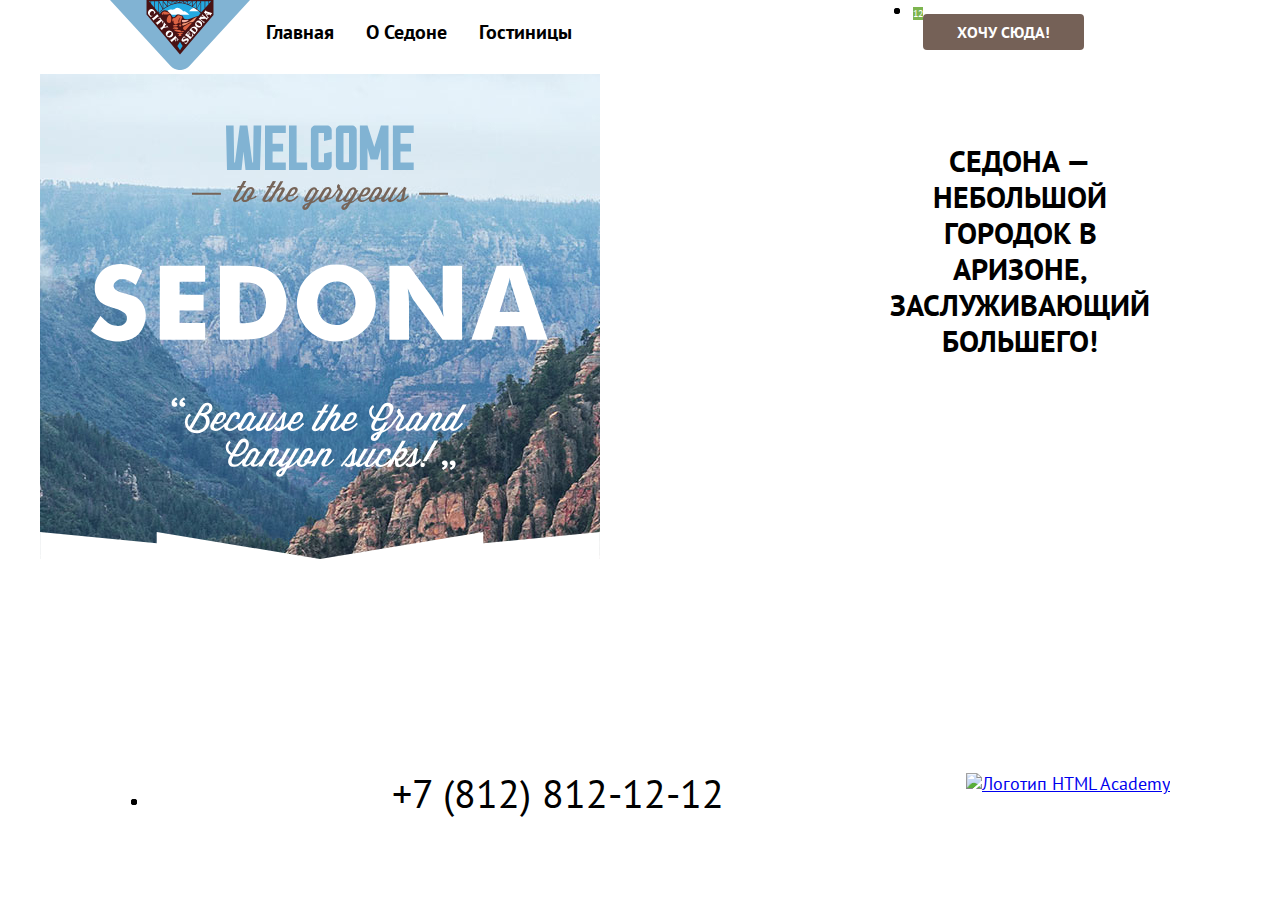
==== index.html @ e22613db "ДЗ 7.24 исправил замечания к ДЗ" ====
<!DOCTYPE html>
<html lang="ru">

  <head>
    <meta charset="utf-8">
    <title>Седона. Городок в Аризоне</title>
    <link rel="stylesheet" href="styles/styles.css">
    <link rel="stylesheet" href="styles/outline.css">
    <link rel="stylesheet" href="styles/outline-settings.css">
  </head>

  <body>
    <header class="page-header" data-test="header">
      <nav class="navigation">
        <a class="navigation-logo" href="#">
          <img class="page-header-logo" src="images/logo.svg" width="140" height="70" alt="Логотип города Седона">
        </a>
        <ul class="navigation-list">
          <li class="navigation-item">
            <a class="navigation-link navigation-link-current" href="#">Главная</a>
          </li>
          <li class="navigation-item">
            <a class="navigation-link" href="#">О Седоне</a>
          </li>
          <li class="navigation-item">
            <a class="navigation-link" href="catalog.html">Гостиницы</a>
          </li>
        </ul>
        <ul class="navigation-user">
          <li class="navigation-user-item">
            <a class="navigation-user-link navigation-user-link-search" href="#">
              <span class="visually-hidden">Поиск</span>
            </a>
          </li>
          <li class="navigation-user-item">
            <a class="navigation-user-link navigation-user-link-favorite" href="#">
              <span class="visually-hidden">Избранное</span>
              <span class="notification-badge">12</span>
            </a>
          </li>
        </ul>
        <a class="header-button" href="#search">Хочу сюда!</a>
      </nav>
    </header>
    <main class="main-container main-index" data-test="main">
      <section class="hero" data-test="hero">
        <h1 class="visually-hidden">Добро пожаловать в Седону</h1>
        <img class="hero-img" src="images/welcome.svg" width="458" height="352"
          alt="Welcome to the gorgeous Sedona because the Grand Canyon sucks!">
      </section>
      <p class="lead-first">Седона — небольшой городок в Аризоне, заслуживающий большего!</p>
      <p class="basic-first">Рассмотрим причины, по которым Седона круче, чем Гранд-Каньон!</p>
      <section class="advantages" data-test="advantages">
        <h2 class="visually-hidden">Преимущества</h2>
        <ul class="advantages-list">
          <li class="advantages-item">
            <h3 class="advantages-title">Настоящий городок</h3>
            <p class="advantages-description">Седона — не аттракцион для туристов, там течёт своя жизнь</p>
          </li>
          <img class="advantages-img" src="images/photo-1.jpg" width="800" height="385" alt="Здание с флагом">
          <li class="advantages-item">
            <h3 class="advantages-title">Небольшая площадь</h3>
            <p class="advantages-description">Все достопримечательности находятся очень близко</p>
          </li>
          <li class="advantages-item">
            <h3 class="advantages-title">Красивая дорога</h3>
            <p class="advantages-description">Ехать в Седону из Лас-Вегаса совсем не скучно!</p>
          </li>
          <li class="advantages-item">
            <h3 class="advantages-title">Мало туристов</h3>
            <p class="advantages-description">Большинство едет в Гранд Каньон и толпится там</p>
          </li>
          <img class="advantages-img" src="images/photo-2.jpg" width="800" height="385" alt="Каменный мост в горах">
          <li class="advantages-item">
            <h3 class="advantages-title">Там есть мост дьявола</h3>
            <p class="advantages-description">Да, по нему можно пройти! Если вы осмелитесь, разумеется</p>
          </li>
        </ul>
      </section>
      <p class="lead-last">Приезжайте в Седону отдохнуть в комфорте и уюте!</p>
      <p class="basic-last">Опытный персонал и качественное обслуживание!</p>
      <section class="infrastructure">
        <h2 class="visually-hidden">Инфраструктура</h2>
        <ul class="infrastructure-list">
          <li class="infrastructure-item">
            <h4 class="infrastructure-title">Жильё</h4>
            <p class="infrastructure-description">Рекомендуем пожить <br>в настоящем мотеле, <br>всё как в кино!</p>
          </li>
          <li class="infrastructure-item">
            <h4 class="infrastructure-title">Еда</h4>
            <p class="infrastructure-description">Всегда заказывайте <br>топовый фирменный бургер, <br>вы не разочаруетесь!
            </p>
          </li>
          <li class="infrastructure-item">
            <h3 class="infrastructure-title">Сувениры</h3>
            <p class="infrastructure-description">Не только китайского, <br>но и настоящего местного <br>производства!</p>
          </li>
        </ul>
      </section>
      <section class="search" data-test="search" id="search">
        <h2 class="search-title">Заинтересовались?</h2>
        <p class="search-description">Укажите предполагаемые даты поездки, <br> мы покажем вам лучшие предложения гостиниц
          в Седоне</p>
        <a class="search-button" href="catalog.html">Поиск гостиницы в Седоне</a>
      </section>
      <section class="subscribe" data-test="subscribe">
        <h2 class="subscribe-title">Подпишитесь на рассылку</h2>
        <p class="subscribe-description">Только полезная информация и никакого спама, честное бойскаутское!</p>
        <form class="subscribe-form" action="https://echo.htmlacademy.ru/" method="post">
          <label class="visually-hidden" for="subscribe-email">Подписаться</label>
          <input class="field" type="text" name="appointment-date" placeholder="Ваш e-mail" id="subscribe-email">
          <button class="button subscribe-button" type="submit">Подписаться</button>
        </form>
      </section>
    </main>
    <footer class="footer" data-test="footer">
      <ul class="footer-social-list">
        <li class="footer-social-item">
          <a class="footer-social-link" href="https://vk.com/htmlacademy">
          </a>
        </li>
        <li class="footer-social-item">
          <a class="footer-social-link" href="https://t.me/htmlacademy">
          </a>
        </li>
        <li class="footer-social-item">
          <a class="footer-social-link" href="https://www.youtube.com/user/htmlacademyru">
          </a>
        </li>
      </ul>
      <a class="footer-phone" href="+78128121212">+7 (812) 812-12-12</a>
      <a class="footer-logo" href="https://htmlacademy.ru">
        <img src="images/logo_htmlacademy.svg" alt="Логотип HTML Academy">
      </a>
    </footer>
    </body>
</html>
---- styles/styles.css ----
@font-face {
  font-family: "PT Sans";
  font-weight: 400;
  font-style: normal;
  src: url("../fonts/ptsans-400.woff2") format("woff2");
  font-display: swap;
}

@font-face {
  font-family: "PT Sans";
  font-weight: 700;
  font-style: normal;
  src: url("../fonts/ptsans-700.woff2") format("woff2");
  font-display: swap;
}

html {
  height: 100%;
}

body {
  margin: 0 auto;
  display: flex;
  flex-direction: column;
  min-height: 100%;
  font-family: "PT Sans", sans-serif;
  font-size: 18px;
  font-weight: 400;
  line-height: 21px;
  letter-spacing: 0;
  color: #000000;
  background-color: #ffffff;
  width: 1200px;
}

/* header */

.navigation {
  display: flex;
  padding: 0 0 0 70px;
  margin: 0 auto;
}

.navigation-list {
  display: flex;
  margin: 0;
  padding: 0;
  list-style-type: none;
}

.navigation-link {
  display: flex;
  justify-content: space-between;
  padding: 20px 16px;
  list-style-type: none;
  font-size: 20px;
  font-weight: 700;
  line-height: 24px;
  color: #000000;
  text-decoration: none;
}

.navigation-user {
  display: flex;
  max-width: 268px;
  margin: 0 0 0 285px;
}

.navigation-user-link-favorite {
  font-size: 10px;
  line-height: 10px;
  text-align: center;
  color: #ffffff;
  text-decoration: none;
  background: #7db54f;
}

.header-button {
  font-size: 16px;
  font-weight: 700;
  line-height: 20px;
  text-align: center;
  color: #ffffff;
  background-color: #756157;
  padding: 8px 34px 8px 34px;
  margin: 14px 0 24px 0;
  border-radius: 4px;
  text-decoration: none;
  text-transform: uppercase;
}

.visually-hidden {
  position: fixed;
  display: none;
}

/* main */

.main-container {
  display: flex;
  flex-grow: 1;

}

.page-container {
  width: 1200px;
  margin: 0 auto;
}

.hero {
  width: 1200px;
  height: 485px;
  background-color: #f2f2f2;
  background-image: url("../images/divider-vector.svg"), url("../images/index-background.jpg");
  background-size: 100% auto, cover;
  background-repeat: no-repeat;
  background-position: left bottom, left top;
}

.hero-img {
  display: block;
  margin: 0 auto;
  padding: 51px;
}

.lead-first {
  font-size: 30px;
  font-weight: 700;
  line-height: 36px;
  text-align: center;
  text-transform: uppercase;
  margin: 69px 290px 0 290px;
}

.basic-first {
  font-size: 22px;
  font-weight: 400;
  line-height: 26px;
  text-align: center;
  margin-top: 25px;
  margin-bottom: 69px;
}

.advantages {
  display: flex;
  flex-wrap: wrap;
  font-size: 22px;
  font-weight: 400;
  line-height: 26px;
  text-align: center;
}

.advantages-list-wide {
  display: flex;
  margin: 0;
  padding-inline-start: 0;
  text-align: center;
  color: #ffffff;
  background-color: #82b3d3;
}

.advantages-list {
  display: flex;
  margin: 0;
  padding: 0;
  list-style-type: none;
  background: #83B3D31F;
}

.advantages-item {
  display: flex;
  background: #83B3D31F;
  flex-direction: column;
  max-width: 400px;
}

.advantages-title {
  font-size: 24px;
  font-weight: 700;
  line-height: 28px;
  text-align: center;
  text-transform: uppercase;
  margin: 102px 112px 0 112px;
}

.advantages-description {
  font-size: 18px;
  line-height: 21px;
  text-align: center;
  margin: 62px 85px 102px 85px;
}

.advantages-list .advantages-item .advantages-title {
  margin-top: 112px;
}

.advantages-list .advantages-item .advantages-description {
  margin-bottom: 113px;
}

.advantages-item:nth-of-type(2) {
  background: #83B3D333;
}

.lead-last {
  font-size: 30px;
  font-weight: 700;
  line-height: 36px;
  text-align: center;
  text-transform: uppercase;
  margin: 64px 347px 0 347px;
}

.basic-last {
  font-size: 22px;
  font-weight: 400;
  line-height: 26px;
  text-align: center;
  margin-top: 20px;
  margin-bottom: 64px;
}

.infrastructure-list {
  width: 1200px;
  padding: 0;
  margin: 0;
  display: flex;
  list-style-type: none;
  }

.infrastructure-item {
  background-color: #83b3d31f;
  display: flex;
  flex-direction: column;
  width: 400px;
}

.infrastructure-title {
  font-size: 24px;
  font-weight: 700;
  line-height: 28px;
  text-align: center;
  text-transform: uppercase;
  margin-top: 183px;
  margin-bottom: 30px;
}

.infrastructure-description {
  text-align: center;
  margin: 0 85px 81px 85px;
}

.infrastructure-item-light {
  background-color: #ffffff;
  display: flex;
  flex-direction: column;
  width: 400px;
}

.search-title {
  font-size: 30px;
  font-weight: 700;
  line-height: 36px;
  text-align: center;
  text-transform: uppercase;
  margin: 96px 451px 0 451px;
}

.search-description {
  font-size: 22px;
  line-height: 26px;
  text-align: center;
  margin: 20px 304px 54px 304px;
}

.search-button {
  font-size: 20px;
  font-weight: 700;
  line-height: 36px;
  text-align: center;
  text-transform: uppercase;
  color: #ffffff;
  background-color: #756157;
  text-decoration: none;
  padding: 8px 50px 8px 50px;
  border-radius: 4px;
  gap: 10px;
  margin: 0 412px 0 412px;
}

.subscribe {
  background-image: url("../images/subscribe-background.jpg");
  background-repeat: no-repeat;
  background-size: cover;
  margin-top: 96px;
}

.subscribe-title {
  font-size: 30px;
  font-weight: 700;
  line-height: 36px;
  text-align: center;
  margin: 0;
  padding-top: 96px;
  color: #ffffff;
  text-transform: uppercase;
}

.subscribe-description {
  font-size: 22px;
  line-height: 26px;
  text-align: center;
  margin: 20px 362px 54px 362px;
  color: #ffffff;
}
.subscribe-form {
  display: flex;
  align-items: baseline;
  margin: 54px 0 0 258px;
}

.field {
  line-height: 24px;
  font-size: 18px;
  font-weight: 400;
  padding: 15px 194px 13px 20px;
  border: none;
  border-radius: 4px 0 0 4px;
  gap: 260px;
}

.subscribe-button {
  font-size: 20px;
  font-weight: 700;
  line-height: 36px;
  text-align: center;
  color: #ffffff;
  text-transform: uppercase;
  margin: 0 258px 104px 0;
  padding: 8px 39px 8px 39px;
  border: none;
  border-radius: 0 4px 4px 0;
  background: #82b3d3;
}

/* footer */

.footer {
display: flex;
margin: 70px;
justify-content:space-between;
}

.footer-social-list {
  display: flex;
  flex-wrap: wrap;
}

/* catalog */

.filters {
  background-image: url("../images/catalog-background.jpg");
  background-repeat: no-repeat;
  background-size: cover;
  max-width: 1200px;
}

.inner-header-title {
  font-size: 60px;
  font-weight: 700;
  line-height: 78px;
  text-align: left;
  color: #ffffff;
  margin: 0 0 0 70px;
  padding-top: 35px;
}

.breadcrumbs {
  display: flex;
  margin: 8px 0 0 70px;
  padding: 0;
  list-style-type: none;
}

.breadcrumbs-item {
  margin-right: 32px;
}

.breadcrumbs-home-link {
  font-size: 16px;
  text-align: left;
  color: #ffffff;
}

.breadcrumbs-link {
  font-size: 16px;
  text-align: left;
  color: #ffffff;
}

.catalog-filter {
  display: flex;
}

.catalog-filter-group-left {
  width: 150px;
  margin-left: 70px;
}

.catalog-filter-group-right {
  width: 549px;
  margin-right: 70px;
}

.catalog-filter-title {
  font-size: 20px;
  font-weight: 700;
  line-height: 24px;
  text-align: left;
  color: #ffffff;
}

.catalog-filter-item {
  line-height: 23px;
  text-align: left;
  color: #ffffff;
}

.filter-range-control {
  font-weight: 400;
  line-height: 24px;
  text-align: right;
}

.catalog-filter-submit {
  font-size: 16px;
  font-weight: 700;
  line-height: 20px;
  text-align: center;
  text-transform: uppercase;
  color: #ffffff;
  width: Fill (191px);
  height: Hug (36px);
  padding: 8px, 50px, 8px, 50px;
  border-radius: 4px;
  gap: 10px;
  background: #82b3d3;
}

.catalog-filter-reset {
  font-size: 16px;
  font-weight: 700;
  line-height: 20px;
  text-align: center;
  text-transform: uppercase;
  color: #ffffff;
  width: 191px;
  height: 36px;
  padding: 8px 50px 8px 50px;
  border-radius: 4px;
  gap: 10px;
  background: transparent;
}

.sorting-container {
  display: flex;
  margin: 50px 70px 40px 70px;
  padding: 0;
  height: 49px;
}

.catalog-products-title {
  font-size: 30px;
  font-weight: 700;
  line-height: 36px;
  text-align: left;
  text-transform: uppercase;
  margin: 0;
}

.select-control {
  display: flex;
  margin-left: 200px;
  text-align: left;
}

.view-buttons {
  display: flex;
  margin-left: 70px;
  width: 48px;
  height: 48px;
  padding: 14px 12px 14px 12px;
  border-radius: 4px;
  border: 2px;
  gap: 10px;
}

.product-list {
  display: flex;
  flex-wrap: wrap;
  justify-content: space-between;
  align-items: flex-start;
  width: 1060px;
  list-style-type: none;
  margin: 40px 70px 0 70px;
  padding: 0;
}

.product-card-link {
  font-size: 24px;
  font-weight: 700;
  line-height: 28px;
  text-align: left;
  color: #000000;
  text-decoration: none;
}

.product-card-type {
  text-align: left;
}

.product-card-price {
  text-align: left;
}

.product-card-button {
  font-size: 16px;
  font-weight: 700;
  line-height: 20px;
  text-align: center;
  text-transform: uppercase;
  color: #ffffff;
  text-decoration: none;
  width: Fill (140px);
  height: Hug (36px);
  padding: 8px, 50px, 8px, 50px;
  border-radius: 4px;
  gap: 10px;
  background: #756157;
}

.add-favorite-button {
  font-size: 16px;
  font-weight: 700;
  line-height: 20px;
  text-align: center;
  text-transform: uppercase;
  color: #ffffff;
  text-decoration: none;
  width: 140px;
  height: 36px;
  padding: 8px, 50px, 8px, 50px;
  border-radius: 4px;
  gap: 10px;
  background: #82b3d3;
}

.product-card-raiting {
  font-size: 16px;
  line-height: 20px;
  text-align: center;
  padding-top: 9px;
  text-transform: uppercase;
  color: #333333;
  width: 140px;
  height: 37px;
  border-radius: 4px;
  background: #f2f2f2;
}

.pagination {
  display: flex;
  margin: 40px 70px 60px 70px;
  padding: 0;
  list-style-type: none;
}

.pagination-current {
  font-size: 20px;
  font-weight: 700;
  line-height: 36px;
  color: #000000;
  text-decoration: none;
  padding: 11px;
}

.pagination-link {
  font-size: 20px;
  font-weight: 700;
  line-height: 36px;
  color: #ffffff;
  background: #82b3d3;
  text-decoration: none;
  padding: 11px;
}

.subscribe-title-catalog {
  font-size: 30px;
  font-weight: 700;
  line-height: 36px;
  color: #000000;
  text-transform: uppercase;
  margin: 96px 398px 0 398px;
}

.subscribe-description-catalog {
  font-size: 22px;
  line-height: 26px;
  color: #000000;
  text-align: center;
  margin: 20px 362px 0 362px;
}

.subscribe-form-name {
  text-align: left;
}

.field {
  background-color: #f2f2f2;
}

/* catalog footer */

.page-footer-container {
  display: flex;
  margin: 70px;
  width: 1060px;
  justify-content:space-between;
}

.footer-phone {
  font-size: 40px;
  line-height: 40px;
  text-align: center;
  text-decoration: none;
  color: #000000;
}
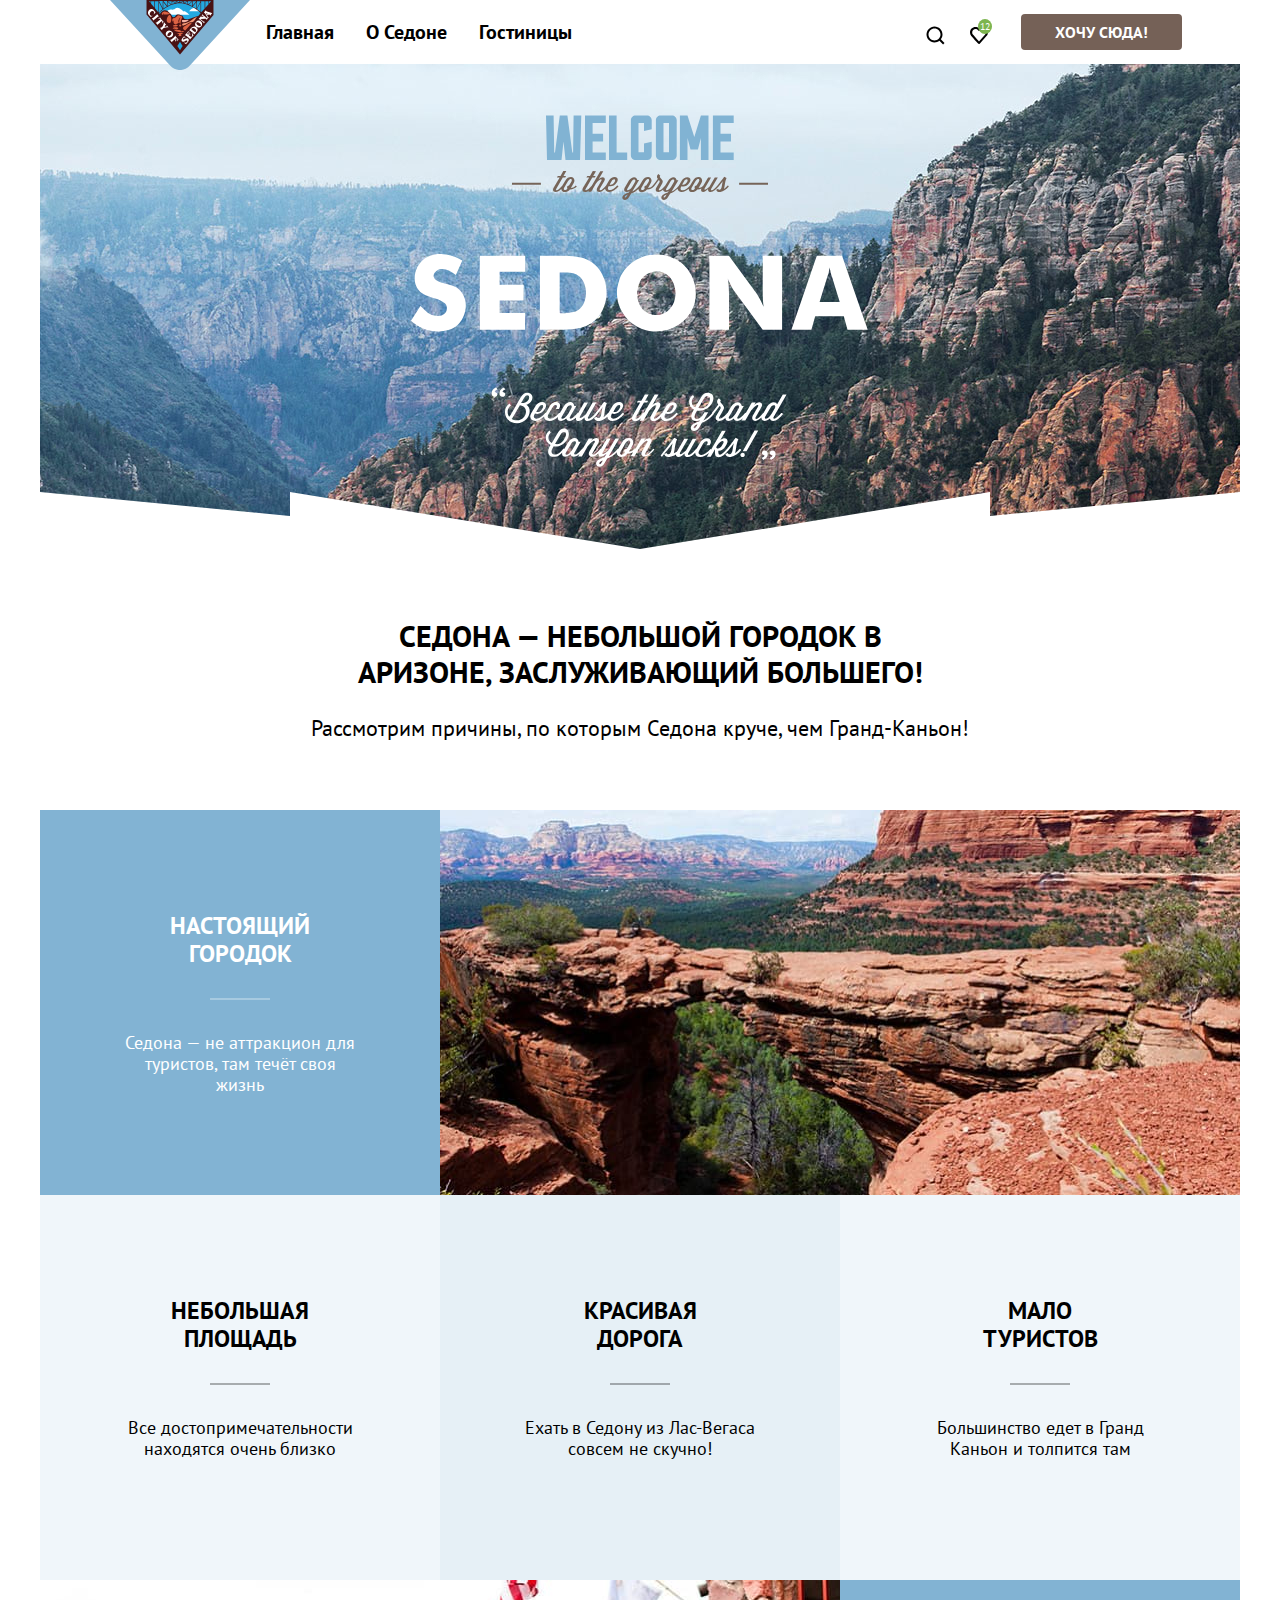
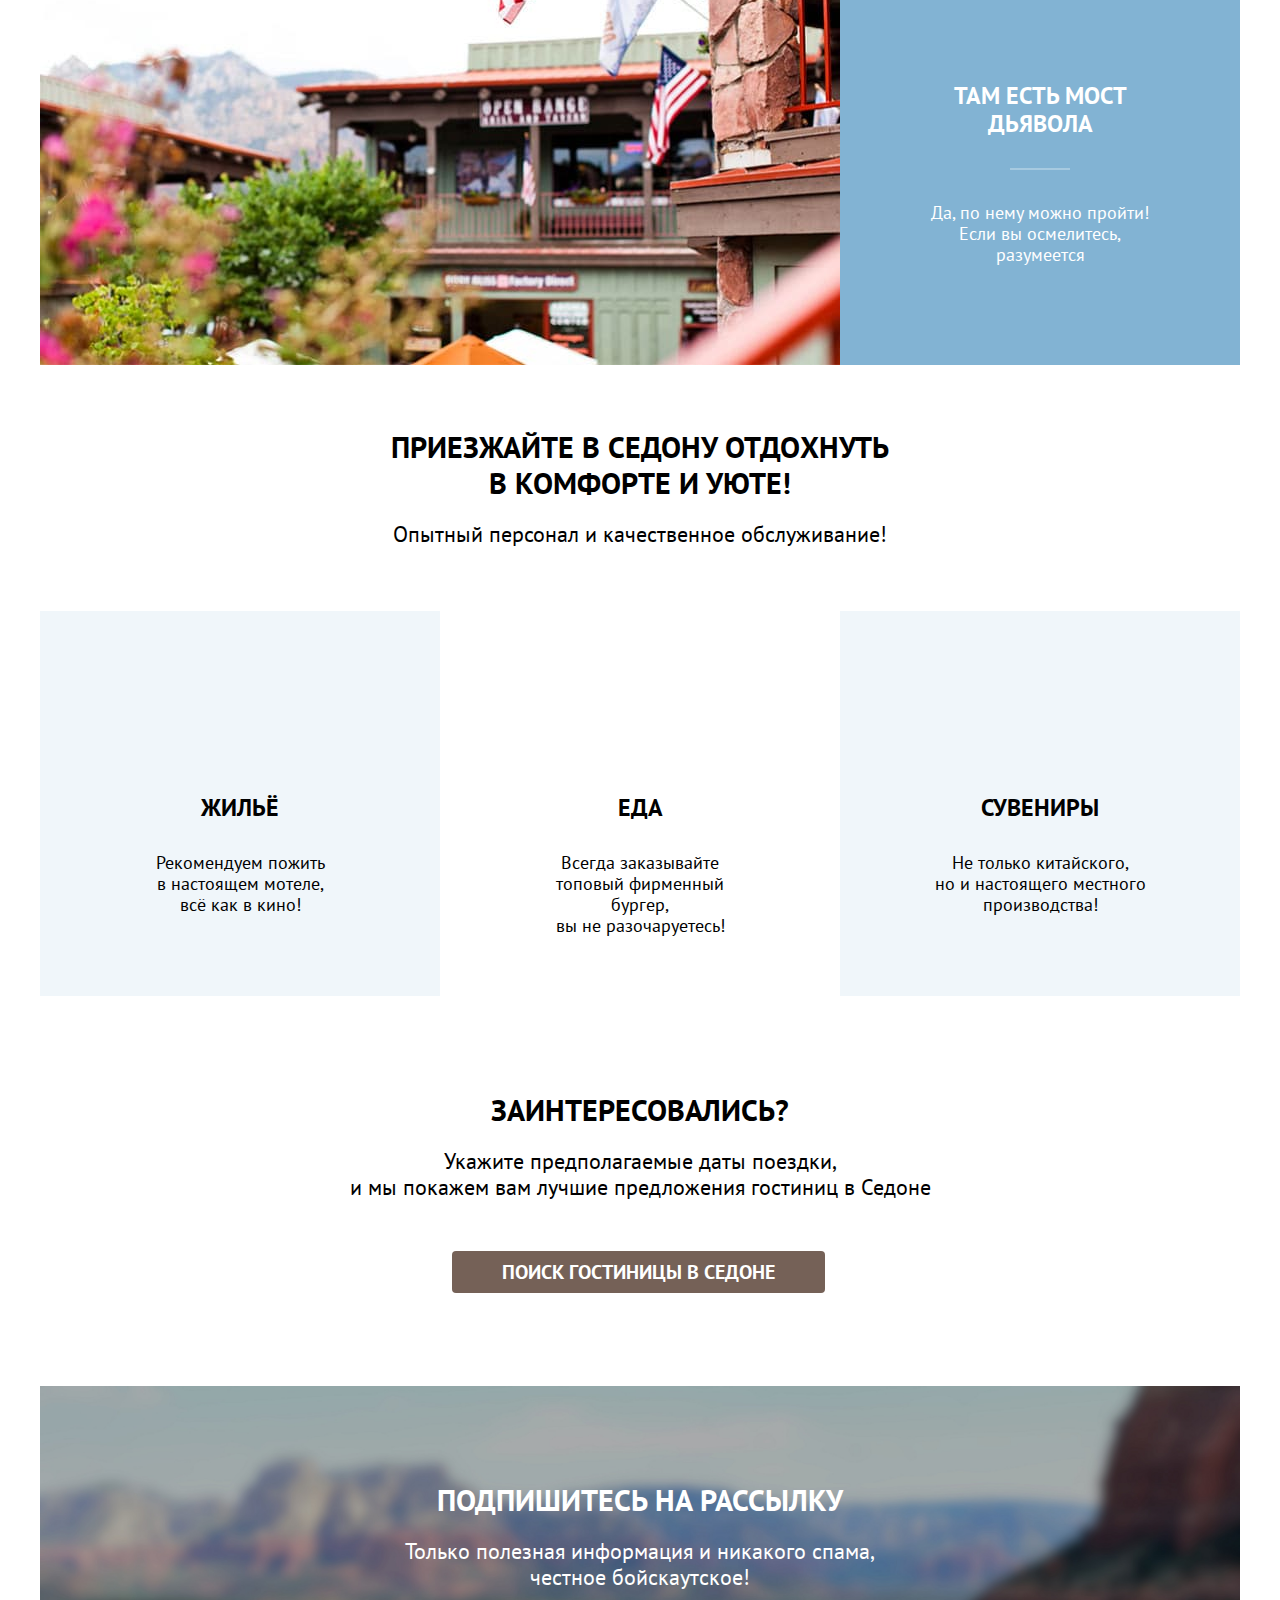
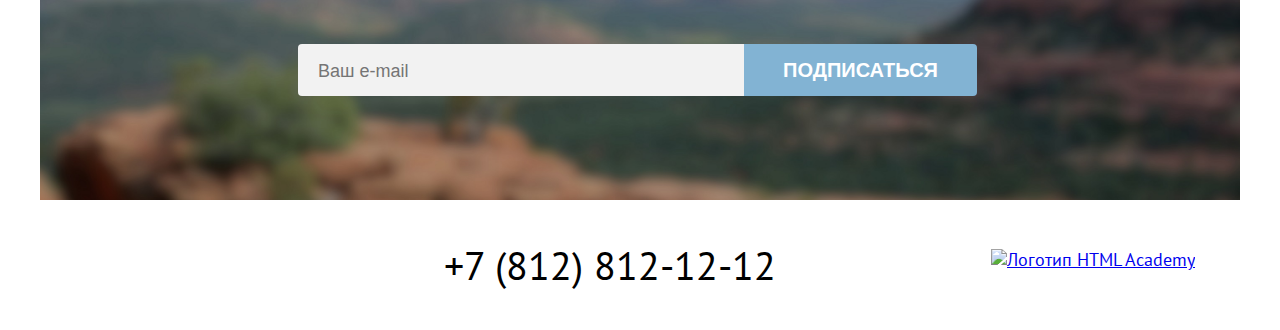
==== commit a540f891: "ДЗ 7.24 исправил замечания к ДЗ" ====
--- a/index.html
+++ b/index.html
@@ -28,7 +28,7 @@
         </ul>
         <ul class="navigation-user">
           <li class="navigation-user-item">
-            <a class="navigation-user-link navigation-user-link-search" href="#">
+            <a class="navigation-user-link-search" href="#">
               <span class="visually-hidden">Поиск</span>
             </a>
           </li>
@@ -55,24 +55,29 @@
         <ul class="advantages-list">
           <li class="advantages-item">
             <h3 class="advantages-title">Настоящий городок</h3>
+            <div class="rectangle"></div>
             <p class="advantages-description">Седона — не аттракцион для туристов, там течёт своя жизнь</p>
           </li>
           <img class="advantages-img" src="images/photo-1.jpg" width="800" height="385" alt="Здание с флагом">
           <li class="advantages-item">
             <h3 class="advantages-title">Небольшая площадь</h3>
+            <div class="rectangle"></div>
             <p class="advantages-description">Все достопримечательности находятся очень близко</p>
           </li>
           <li class="advantages-item">
             <h3 class="advantages-title">Красивая дорога</h3>
+            <div class="rectangle"></div>
             <p class="advantages-description">Ехать в Седону из Лас-Вегаса совсем не скучно!</p>
           </li>
           <li class="advantages-item">
             <h3 class="advantages-title">Мало туристов</h3>
+            <div class="rectangle"></div>
             <p class="advantages-description">Большинство едет в Гранд Каньон и толпится там</p>
           </li>
           <img class="advantages-img" src="images/photo-2.jpg" width="800" height="385" alt="Каменный мост в горах">
           <li class="advantages-item">
             <h3 class="advantages-title">Там есть мост дьявола</h3>
+            <div class="rectangle"></div>
             <p class="advantages-description">Да, по нему можно пройти! Если вы осмелитесь, разумеется</p>
           </li>
         </ul>
@@ -99,7 +104,7 @@
       </section>
       <section class="search" data-test="search" id="search">
         <h2 class="search-title">Заинтересовались?</h2>
-        <p class="search-description">Укажите предполагаемые даты поездки, <br> мы покажем вам лучшие предложения гостиниц
+        <p class="search-description">Укажите предполагаемые даты поездки, <br>и мы покажем вам лучшие предложения гостиниц
           в Седоне</p>
         <a class="search-button" href="catalog.html">Поиск гостиницы в Седоне</a>
       </section>
--- a/styles/styles.css
+++ b/styles/styles.css
@@ -51,6 +51,7 @@
 .navigation-link {
   display: flex;
   justify-content: space-between;
+  margin: 0;
   padding: 20px 16px;
   list-style-type: none;
   font-size: 20px;
@@ -61,18 +62,46 @@
 }
 
 .navigation-user {
-  display: flex;
-  max-width: 268px;
+  display: grid;
+  grid-template-columns: repeat(2, 44px);
   margin: 0 0 0 285px;
 }
 
-.navigation-user-link-favorite {
+.navigation-user-item:nth-of-type(1) {
+  background-image: url("../images/icons-search.svg");
+  background-repeat: no-repeat;
+  background-position: center;
+  margin-top: -5px;
+  list-style-type: none;
+  cursor: pointer;
+}
+
+.navigation-user-item:nth-of-type(2) {
+  background-image: url("../images/icons-heart.svg");
+  background-repeat: no-repeat;
+  background-position: center;
+  margin-top: -5px;
+  list-style-type: none;
+  cursor: pointer;
+}
+
+.notification-badge {
   font-size: 10px;
   line-height: 10px;
   text-align: center;
   color: #ffffff;
-  text-decoration: none;
   background: #7db54f;
+  border-radius: 50%;
+  margin-left: 25px;
+  padding: 1px 2px;
+  list-style-type: none;
+  position: relative;
+  top: 18px;
+  right: 4px;
+}
+
+.navigation-user-link-favorite {
+  text-decoration: none;
 }
 
 .header-button {
@@ -83,10 +112,11 @@
   color: #ffffff;
   background-color: #756157;
   padding: 8px 34px 8px 34px;
-  margin: 14px 0 24px 0;
-  border-radius: 4px;
-  text-decoration: none;
-  text-transform: uppercase;
+  margin: 14px 0 24px 20px;
+  border-radius: 4px;
+  text-decoration: none;
+  text-transform: uppercase;
+  display: inline-block;
 }
 
 .visually-hidden {
@@ -96,31 +126,28 @@
 
 /* main */
 
-.main-container {
-  display: flex;
+.main-index {
+  display: flex;
+  flex-direction: column;
+  width: 1200px;
   flex-grow: 1;
-
-}
-
-.page-container {
-  width: 1200px;
-  margin: 0 auto;
 }
 
 .hero {
   width: 1200px;
-  height: 485px;
   background-color: #f2f2f2;
   background-image: url("../images/divider-vector.svg"), url("../images/index-background.jpg");
   background-size: 100% auto, cover;
   background-repeat: no-repeat;
   background-position: left bottom, left top;
+  margin-top: -10px;
+  z-index: -1;
 }
 
 .hero-img {
   display: block;
   margin: 0 auto;
-  padding: 51px;
+  padding: 51px 371px 82px 371px;
 }
 
 .lead-first {
@@ -141,40 +168,43 @@
   margin-bottom: 69px;
 }
 
-.advantages {
-  display: flex;
-  flex-wrap: wrap;
+.advantages-list {
+  display: grid;
+  grid-template-columns: repeat(3, 400px);
+  grid-template-rows: repeat(3, 385px);
   font-size: 22px;
   font-weight: 400;
   line-height: 26px;
   text-align: center;
-}
-
-.advantages-list-wide {
-  display: flex;
-  margin: 0;
-  padding-inline-start: 0;
-  text-align: center;
-  color: #ffffff;
+  margin: 0;
+  padding: 0;
+}
+
+.advantages-item:first-child  {
+  grid-column: 1 / 2;
+  grid-row: 1 / 2;
   background-color: #82b3d3;
-}
-
-.advantages-list {
-  display: flex;
-  margin: 0;
-  padding: 0;
-  list-style-type: none;
-  background: #83B3D31F;
-}
-
-.advantages-item {
-  display: flex;
-  background: #83B3D31F;
-  flex-direction: column;
-  max-width: 400px;
-}
-
-.advantages-title {
+  list-style-type: none;
+}
+
+.advantages-item:first-child .rectangle,
+.advantages-item:last-child .rectangle  {
+  width: 60px;
+  height: 2px;
+  background: #ffffff4d;
+  position: relative;
+  top: 30px;
+  left: 170px;
+}
+
+.advantages-item:first-child .advantages-title,
+.advantages-item:last-child .advantages-title,
+.advantages-item:first-child .advantages-description,
+.advantages-item:last-child .advantages-description {
+  color: #ffffff;
+}
+
+.advantages-item .advantages-title {
   font-size: 24px;
   font-weight: 700;
   line-height: 28px;
@@ -183,23 +213,55 @@
   margin: 102px 112px 0 112px;
 }
 
-.advantages-description {
+.advantages-item .advantages-description {
   font-size: 18px;
   line-height: 21px;
   text-align: center;
   margin: 62px 85px 102px 85px;
 }
 
-.advantages-list .advantages-item .advantages-title {
-  margin-top: 112px;
-}
-
-.advantages-list .advantages-item .advantages-description {
-  margin-bottom: 113px;
-}
-
-.advantages-item:nth-of-type(2) {
-  background: #83B3D333;
+.advantages-item:nth-child(3) {
+  grid-column: 1 / 2;
+  grid-row: 2 / 3;
+  background-color: #83b3d31f;
+  list-style-type: none;
+}
+
+.advantages-item:nth-child(4) {
+  grid-column: 2 / 3;
+  grid-row: 2 / 3;
+  background-color: #83b3d333;
+  list-style-type: none;
+}
+
+.advantages-item:nth-child(5) {
+  grid-column: 3 / 4;
+  grid-row: 2 / 3;
+  background-color: #83b3d31f;
+  list-style-type: none;
+}
+
+.advantages-item:nth-child(3) .rectangle,
+.advantages-item:nth-child(4) .rectangle,
+.advantages-item:nth-child(5) .rectangle {
+  width: 60px;
+  height: 2px;
+  background: #0000004d;
+  position: relative;
+  top: 30px;
+  left: 170px;
+}
+
+.advantages-img:nth-child(2) {
+  grid-column: 1 / 4;
+  grid-row: 3 / 4;
+}
+
+.advantages-item:last-child {
+  grid-column: 3 / 4;
+  grid-row: 3 / 4;
+  background-color: #82b3d3;
+  list-style-type: none;
 }
 
 .lead-last {
@@ -221,18 +283,33 @@
 }
 
 .infrastructure-list {
-  width: 1200px;
-  padding: 0;
-  margin: 0;
-  display: flex;
-  list-style-type: none;
-  }
-
-.infrastructure-item {
-  background-color: #83b3d31f;
-  display: flex;
-  flex-direction: column;
-  width: 400px;
+  display: grid;
+  grid-template-columns: repeat(3, 400px);
+  grid-template-rows: 385px;
+  padding: 0;
+  margin: 0;
+  list-style-type: none;
+}
+
+.infrastructure-item:nth-of-type(1) {
+  background-color:  #83b3d31f;
+  background-image: url("../images/home.svg");
+  background-repeat: no-repeat;
+  background-position: top 82px right 163px;
+}
+
+.infrastructure-item:nth-of-type(2) {
+  background-color: #ffffff;
+  background-image: url("../images/food.svg");
+  background-repeat: no-repeat;
+  background-position: top 82px right 163px;
+}
+
+.infrastructure-item:nth-of-type(3) {
+  background-color:  #83b3d31f;
+  background-image: url("../images/souvenir.svg");
+  background-repeat: no-repeat;
+  background-position: top 82px right 163px;
 }
 
 .infrastructure-title {
@@ -248,13 +325,6 @@
 .infrastructure-description {
   text-align: center;
   margin: 0 85px 81px 85px;
-}
-
-.infrastructure-item-light {
-  background-color: #ffffff;
-  display: flex;
-  flex-direction: column;
-  width: 400px;
 }
 
 .search-title {
@@ -313,6 +383,7 @@
   margin: 20px 362px 54px 362px;
   color: #ffffff;
 }
+
 .subscribe-form {
   display: flex;
   align-items: baseline;
@@ -341,21 +412,49 @@
   border: none;
   border-radius: 0 4px 4px 0;
   background: #82b3d3;
+  cursor: pointer;
 }
 
 /* footer */
 
 .footer {
 display: flex;
-margin: 70px;
+margin: 45px;
 justify-content:space-between;
 }
 
 .footer-social-list {
-  display: flex;
-  flex-wrap: wrap;
-}
-
+  display: grid;
+  grid-template-columns: repeat(3, 48px);
+  grid-template-rows: 40px;
+  margin: 0;
+  padding: 0;
+}
+
+.footer-social-item:nth-of-type(1) {
+  background-image: url("../images/vk.svg");
+  background-repeat: no-repeat;
+  background-position: center;
+  list-style-type: none;
+}
+
+.footer-social-item:nth-of-type(2) {
+  background-image: url("../images/telegram.svg");
+  background-repeat: no-repeat;
+  background-position: center;
+  list-style-type: none;
+}
+
+.footer-social-item:nth-of-type(3) {
+  background-image: url("../images/youtube.svg");
+  background-repeat: no-repeat;
+  background-position: center;
+  list-style-type: none;
+}
+
+.footer-logo {
+  margin-top: 4px;
+}
 /* catalog */
 
 .filters {
@@ -476,6 +575,7 @@
   text-align: left;
   text-transform: uppercase;
   margin: 0;
+  padding: 0;
 }
 
 .select-control {
@@ -496,17 +596,41 @@
 }
 
 .product-list {
-  display: flex;
-  flex-wrap: wrap;
-  justify-content: space-between;
-  align-items: flex-start;
-  width: 1060px;
-  list-style-type: none;
-  margin: 40px 70px 0 70px;
-  padding: 0;
+  display: grid;
+  grid-template-columns: repeat(3, 340px);
+  list-style-type: none;
+  margin: 40px 70px 80px 70px;
+  padding: 0;
+  gap: 20px;
+}
+
+.product-card {
+  display: grid;
+  grid-template-rows: 232px 28px 21px 36px 57px;
+  grid-template-columns: repeat(2, 140px);
+  gap: 16px 20px;
+  border: 1px solid #E6E6E6;
+  border-radius: 5px;
+  justify-content: center;
+}
+
+.product-card-image {
+  padding-top: 20px;
+}
+
+.product-card-title {
+  grid-column: 1 / -1;
+  grid-row: 2 / 3;
+  margin: 0;
+  font-size: 24px;
+  font-weight: 700;
+  line-height: 28px;
+  text-align: left;
 }
 
 .product-card-link {
+  grid-column: 1 / -1;
+  grid-row: 1 / 2;
   font-size: 24px;
   font-weight: 700;
   line-height: 28px;
@@ -517,10 +641,16 @@
 
 .product-card-type {
   text-align: left;
+  margin: 0;
+  grid-column: 1 / 2;
+  grid-row: 3 / 4;
 }
 
 .product-card-price {
-  text-align: left;
+  text-align: right;
+  margin: 0;
+  grid-column: 2 / 3;
+  grid-row: 3 / 4;
 }
 
 .product-card-button {
@@ -528,15 +658,14 @@
   font-weight: 700;
   line-height: 20px;
   text-align: center;
-  text-transform: uppercase;
-  color: #ffffff;
-  text-decoration: none;
-  width: Fill (140px);
-  height: Hug (36px);
-  padding: 8px, 50px, 8px, 50px;
-  border-radius: 4px;
-  gap: 10px;
+  padding-top: 8px;
+  text-transform: uppercase;
+  color: #ffffff;
+  text-decoration: none;
+  border-radius: 4px;
   background: #756157;
+  grid-column: 1 / 2;
+  grid-row: 4 / 5;
 }
 
 .add-favorite-button {
@@ -547,29 +676,34 @@
   text-transform: uppercase;
   color: #ffffff;
   text-decoration: none;
-  width: 140px;
-  height: 36px;
-  padding: 8px, 50px, 8px, 50px;
-  border-radius: 4px;
-  gap: 10px;
+  padding-top: 8px;
+  border-radius: 4px;
   background: #82b3d3;
+  grid-column: 2 / 3;
+  grid-row: 4 / 5;
+}
+
+.add-favorite-button:hover {
+  background: #7db54f;
 }
 
 .product-card-raiting {
   font-size: 16px;
   line-height: 20px;
   text-align: center;
+  text-transform: uppercase;
+  color: #333333;
   padding-top: 9px;
-  text-transform: uppercase;
-  color: #333333;
-  width: 140px;
-  height: 37px;
+  margin-bottom: 20px;
   border-radius: 4px;
   background: #f2f2f2;
+  grid-column: 2 / 3;
+  grid-row: 5 / 6;
 }
 
 .pagination {
   display: flex;
+  gap: 8px;
   margin: 40px 70px 60px 70px;
   padding: 0;
   list-style-type: none;
@@ -580,8 +714,10 @@
   font-weight: 700;
   line-height: 36px;
   color: #000000;
-  text-decoration: none;
-  padding: 11px;
+  background: #f2f2f2;
+  text-decoration: none;
+  padding: 11px 20px 11px 20px;
+  border-radius: 4px;
 }
 
 .pagination-link {
@@ -591,7 +727,22 @@
   color: #ffffff;
   background: #82b3d3;
   text-decoration: none;
-  padding: 11px;
+  padding: 11px 20px 11px 20px;
+  border-radius: 4px;
+}
+
+.pagination-text {
+  font-size: 22px;
+  font-weight: 400;
+  line-height: 26px;
+  color: #000000;
+  background: #ffffff;
+  text-decoration: none;
+  padding: 16px 20px 16px 20px;
+}
+
+.pagination-item:last-of-type .pagination-link {
+  padding: 11px 15px 11px 15px;
 }
 
 .subscribe-title-catalog {
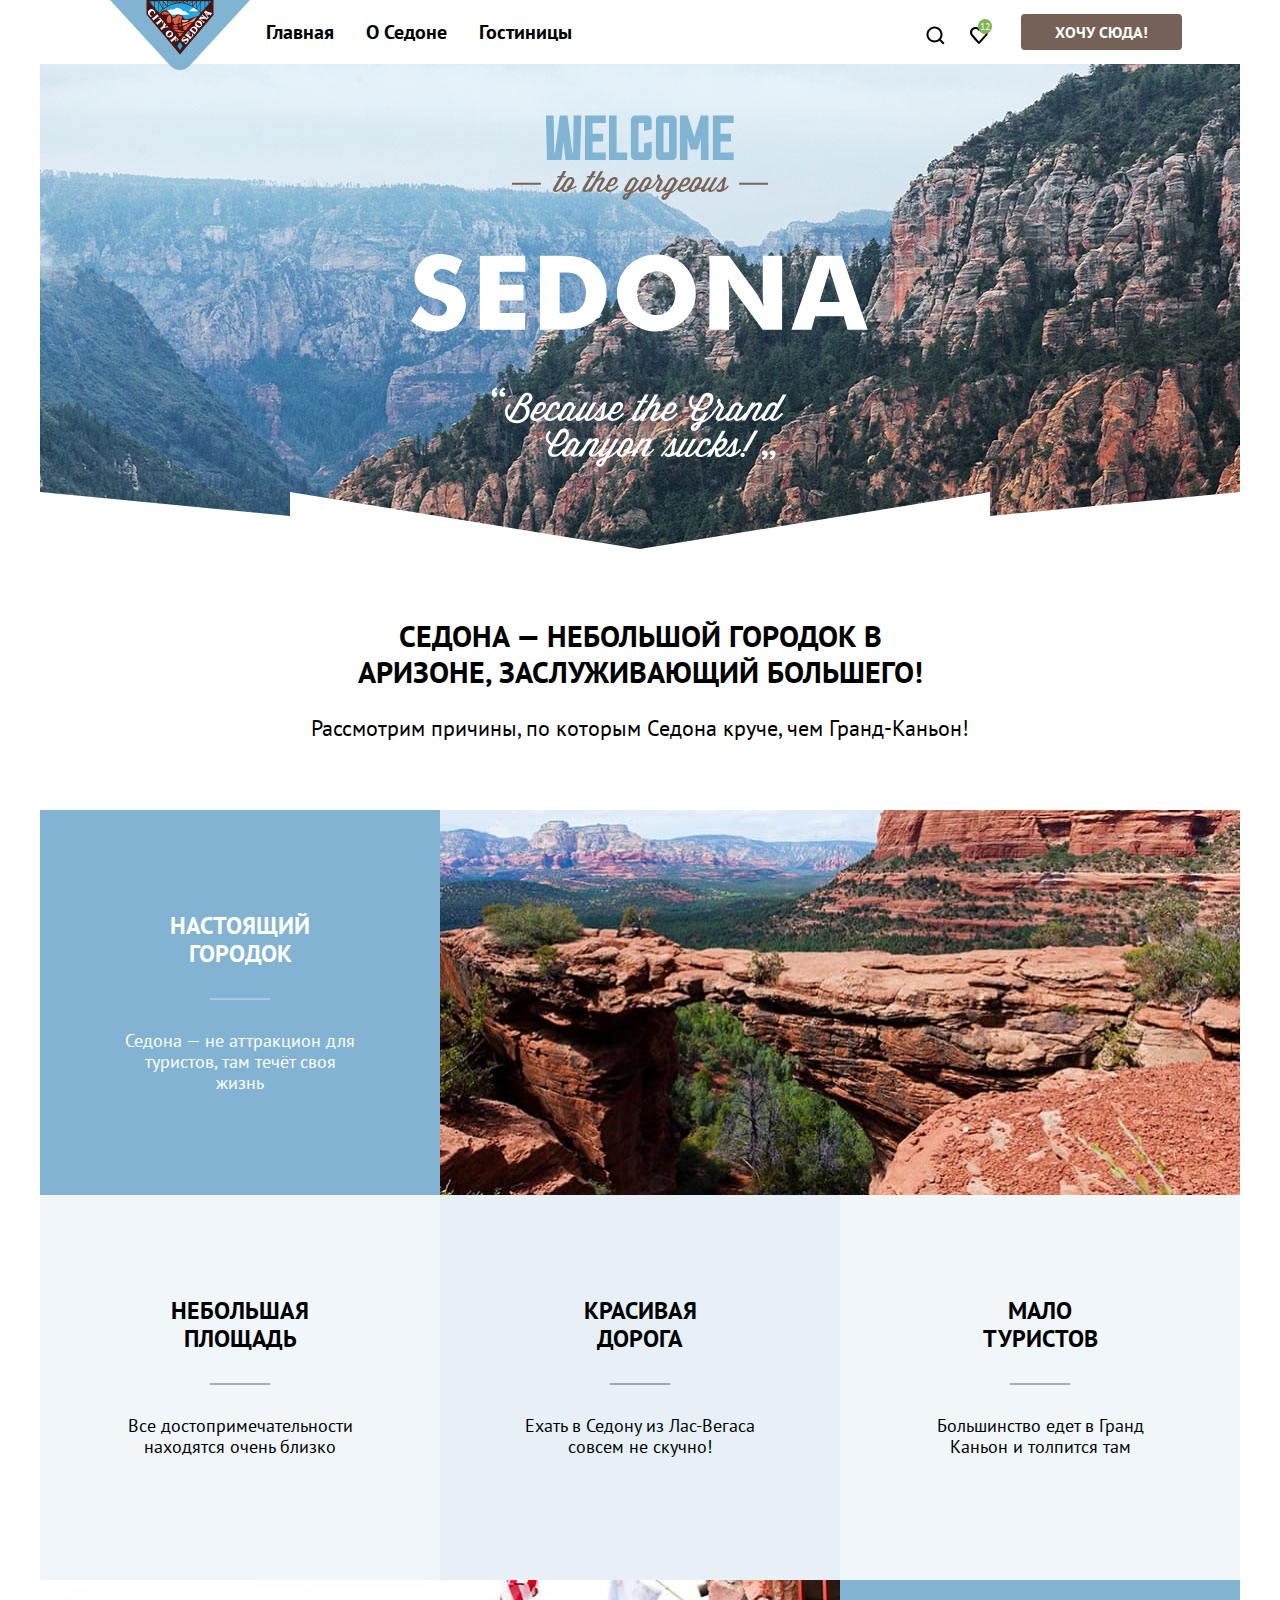
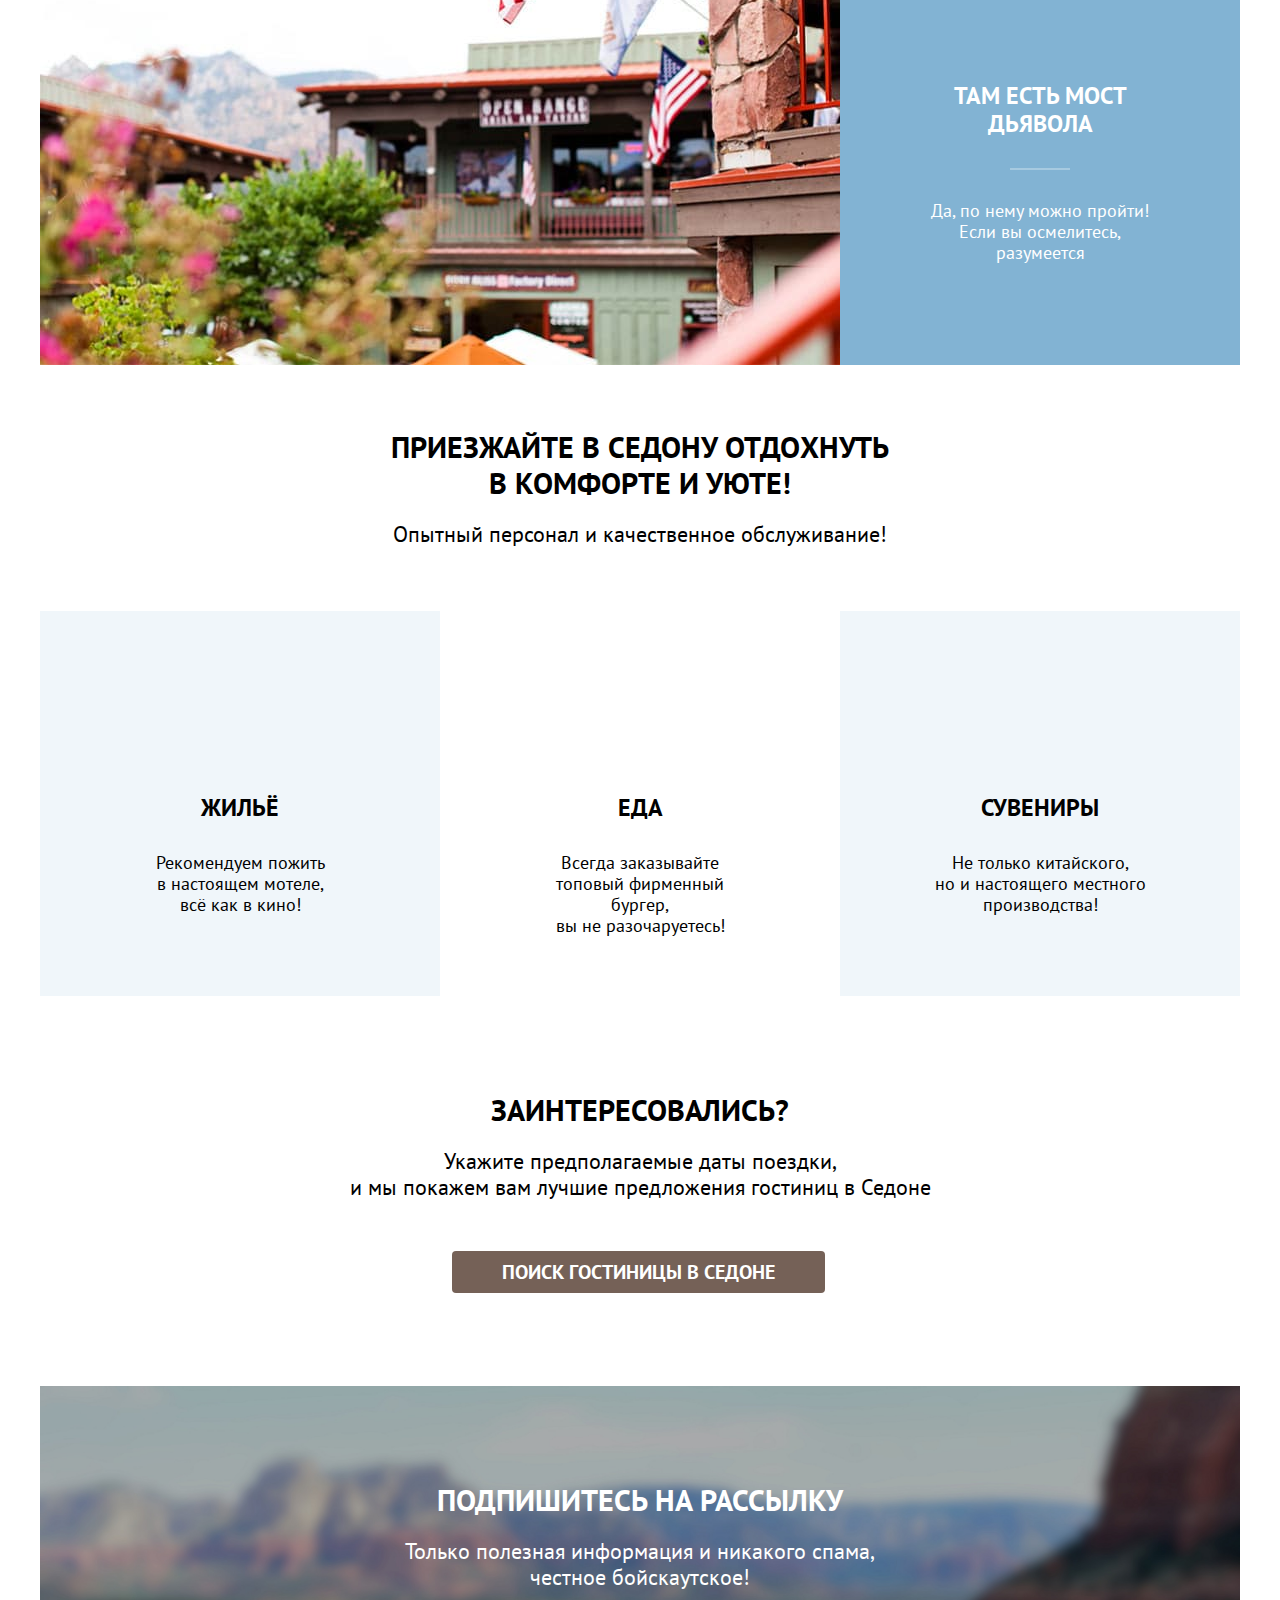
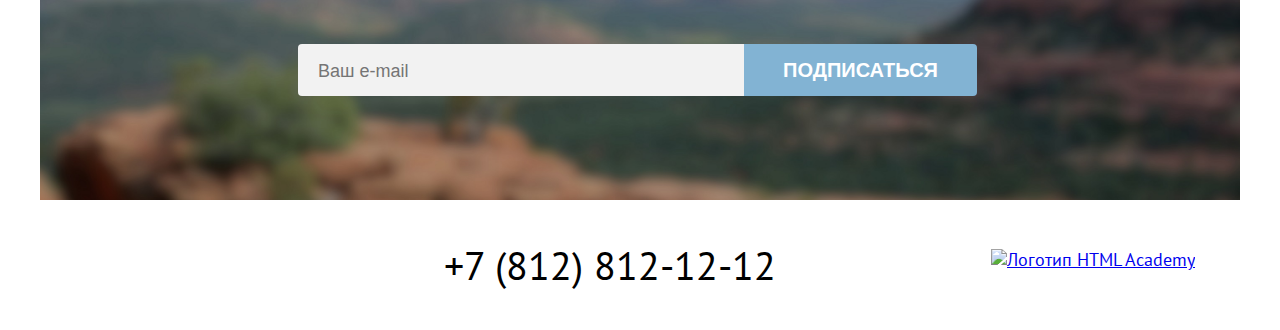
==== commit fae15d1a: "ДЗ 8.26. Декоративные элементы всех страниц" ====
--- a/index.html
+++ b/index.html
@@ -55,29 +55,24 @@
         <ul class="advantages-list">
           <li class="advantages-item">
             <h3 class="advantages-title">Настоящий городок</h3>
-            <div class="rectangle"></div>
             <p class="advantages-description">Седона — не аттракцион для туристов, там течёт своя жизнь</p>
           </li>
           <img class="advantages-img" src="images/photo-1.jpg" width="800" height="385" alt="Здание с флагом">
           <li class="advantages-item">
             <h3 class="advantages-title">Небольшая площадь</h3>
-            <div class="rectangle"></div>
             <p class="advantages-description">Все достопримечательности находятся очень близко</p>
           </li>
           <li class="advantages-item">
             <h3 class="advantages-title">Красивая дорога</h3>
-            <div class="rectangle"></div>
             <p class="advantages-description">Ехать в Седону из Лас-Вегаса совсем не скучно!</p>
           </li>
           <li class="advantages-item">
             <h3 class="advantages-title">Мало туристов</h3>
-            <div class="rectangle"></div>
             <p class="advantages-description">Большинство едет в Гранд Каньон и толпится там</p>
           </li>
           <img class="advantages-img" src="images/photo-2.jpg" width="800" height="385" alt="Каменный мост в горах">
           <li class="advantages-item">
             <h3 class="advantages-title">Там есть мост дьявола</h3>
-            <div class="rectangle"></div>
             <p class="advantages-description">Да, по нему можно пройти! Если вы осмелитесь, разумеется</p>
           </li>
         </ul>
--- a/styles/styles.css
+++ b/styles/styles.css
@@ -187,14 +187,15 @@
   list-style-type: none;
 }
 
-.advantages-item:first-child .rectangle,
-.advantages-item:last-child .rectangle  {
+.advantages-item:first-child .advantages-title::after,
+.advantages-item:last-child .advantages-title::after {
+  position: absolute;
   width: 60px;
   height: 2px;
   background: #ffffff4d;
-  position: relative;
-  top: 30px;
-  left: 170px;
+  top: 86px;
+  left: 58px;
+  content: "";
 }
 
 .advantages-item:first-child .advantages-title,
@@ -205,6 +206,7 @@
 }
 
 .advantages-item .advantages-title {
+  position: relative;
   font-size: 24px;
   font-weight: 700;
   line-height: 28px;
@@ -241,15 +243,16 @@
   list-style-type: none;
 }
 
-.advantages-item:nth-child(3) .rectangle,
-.advantages-item:nth-child(4) .rectangle,
-.advantages-item:nth-child(5) .rectangle {
+.advantages-item:nth-child(3) .advantages-title::after,
+.advantages-item:nth-child(4) .advantages-title::after,
+.advantages-item:nth-child(5) .advantages-title::after {
+  position: absolute;
   width: 60px;
   height: 2px;
   background: #0000004d;
-  position: relative;
-  top: 30px;
-  left: 170px;
+  top: 86px;
+  left: 58px;
+  content: "";
 }
 
 .advantages-img:nth-child(2) {
@@ -429,6 +432,7 @@
   grid-template-rows: 40px;
   margin: 0;
   padding: 0;
+  cursor: pointer;
 }
 
 .footer-social-item:nth-of-type(1) {
@@ -482,19 +486,38 @@
 }
 
 .breadcrumbs-item {
-  margin-right: 32px;
+  margin: 0;
+  padding: 0;
 }
 
 .breadcrumbs-home-link {
-  font-size: 16px;
-  text-align: left;
-  color: #ffffff;
+  width: 13px;
+  height: 15px;
+  background-image: url("../images/icons-home.svg");
+  background-repeat: no-repeat;
+  background-position: center;
+  list-style-type: none;
+  display: inline-block;
+}
+
+.breadcrumbs-item-logo {
+  width: 13px;
+  height: 15px;
+  background-image: url("../images/icons-breadcrumbs.svg");
+  background-repeat: no-repeat;
+  background-position: center;
+  list-style-type: none;
+  margin-left: 10px;
+  display: inline-block;
+  border-style: none;
 }
 
 .breadcrumbs-link {
   font-size: 16px;
   text-align: left;
   color: #ffffff;
+  margin-left: 10px;
+  text-decoration: none;
 }
 
 .catalog-filter {
@@ -503,12 +526,16 @@
 
 .catalog-filter-group-left {
   width: 150px;
-  margin-left: 70px;
+  margin: 40px 0 0 70px;
+  border-style: none;
+  padding: 0;
 }
 
 .catalog-filter-group-right {
   width: 549px;
-  margin-right: 70px;
+  margin: 40px 0 70px 140px;
+  padding: 0;
+  border-style: none;
 }
 
 .catalog-filter-title {
@@ -519,10 +546,17 @@
   color: #ffffff;
 }
 
+.catalog-filter-list {
+  padding: 0;
+  margin: 32px 0 73px 0;
+}
+
 .catalog-filter-item {
   line-height: 23px;
   text-align: left;
   color: #ffffff;
+  list-style-type: none;
+  margin-top: 16px;
 }
 
 .filter-range-control {
@@ -544,6 +578,7 @@
   border-radius: 4px;
   gap: 10px;
   background: #82b3d3;
+  cursor: pointer;
 }
 
 .catalog-filter-reset {
@@ -559,6 +594,7 @@
   border-radius: 4px;
   gap: 10px;
   background: transparent;
+  cursor: pointer;
 }
 
 .sorting-container {
@@ -687,6 +723,33 @@
   background: #7db54f;
 }
 
+.product-card-stars-2 {
+  grid-column: 1 / 2;
+  grid-row: 5 / 6;
+  background-image: url("../images/rating-star-2.svg");
+  background-position: left;
+  margin: 0 0 20px 0;
+  background-repeat: no-repeat;
+}
+
+.product-card-stars-3 {
+  grid-column: 1 / 2;
+  grid-row: 5 / 6;
+  background-image: url("../images/rating-star-3.svg");
+  background-position: left;
+  margin: 0 0 20px 0;
+  background-repeat: no-repeat;
+}
+
+.product-card-stars-4 {
+  grid-column: 1 / 2;
+  grid-row: 5 / 6;
+  background-image: url("../images/rating-star-4.svg");
+  background-position: left;
+  margin: 0 0 20px 0;
+  background-repeat: no-repeat;
+}
+
 .product-card-raiting {
   font-size: 16px;
   line-height: 20px;
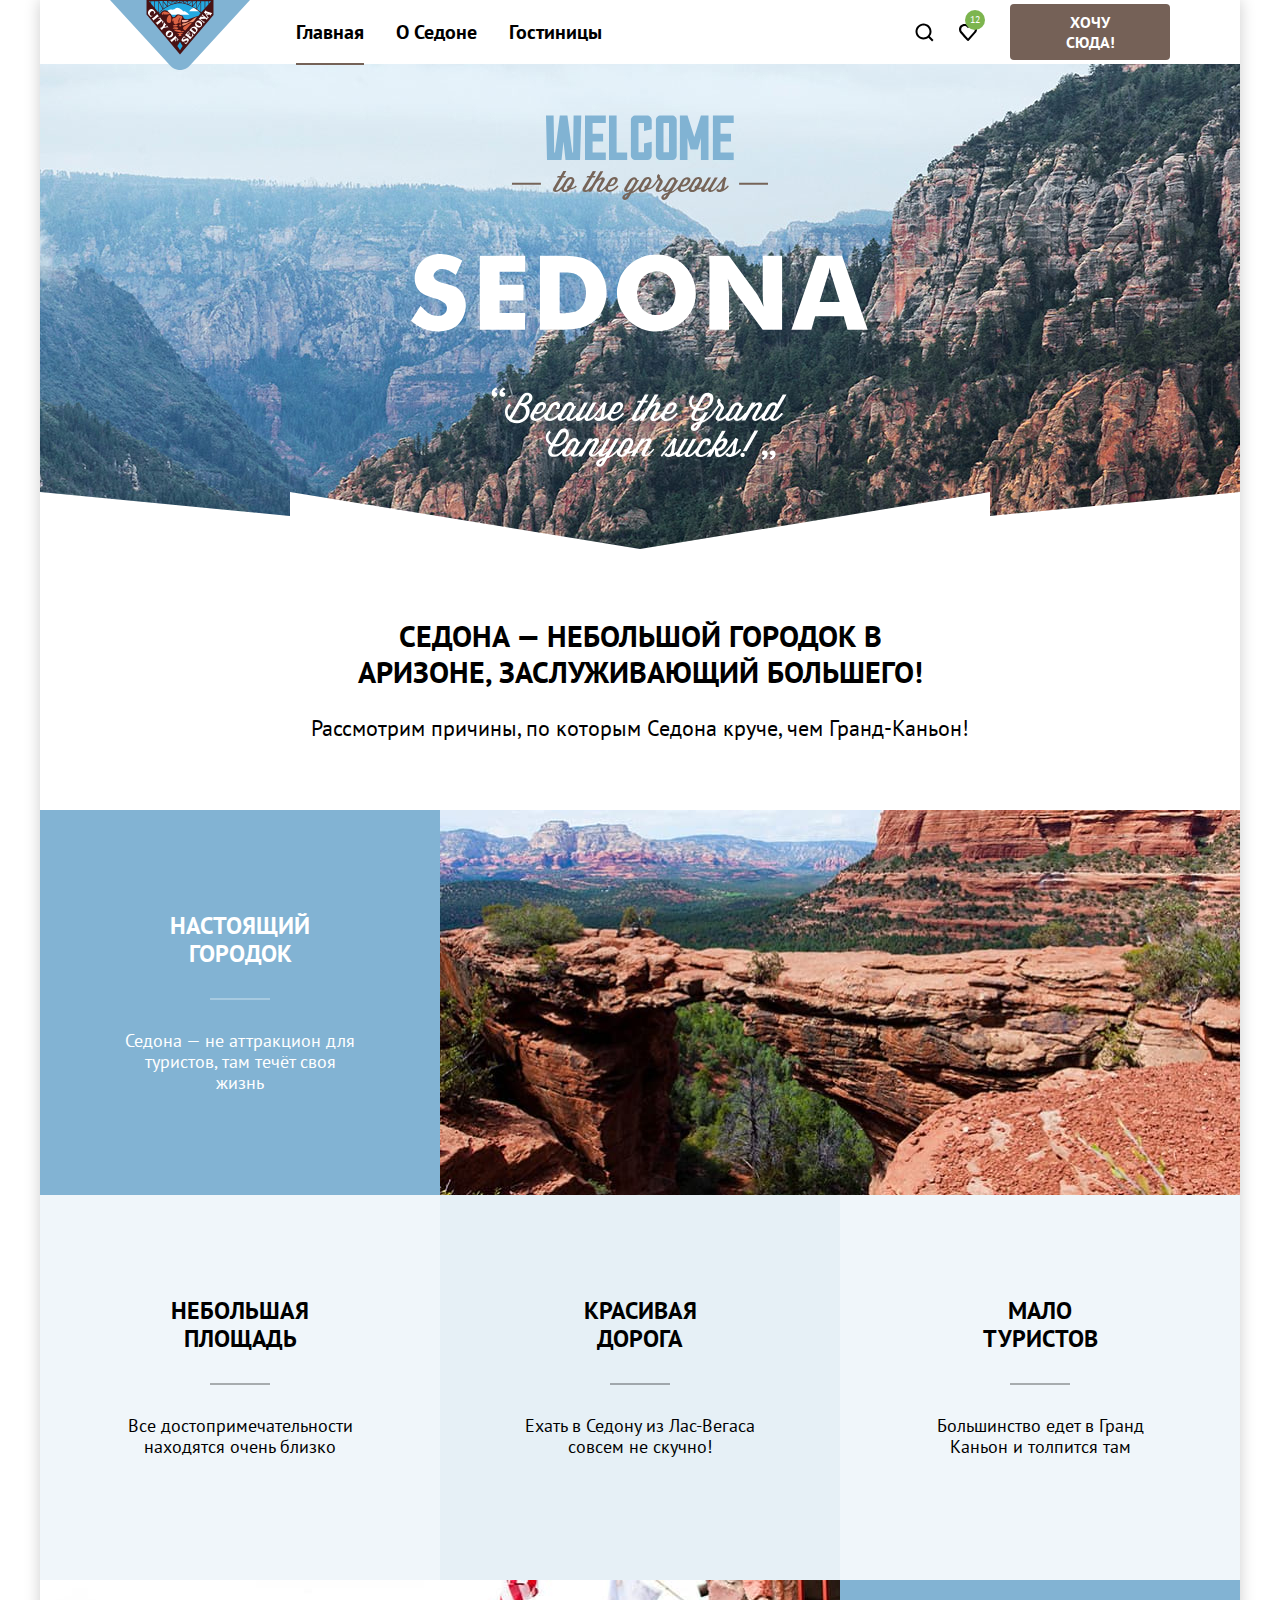
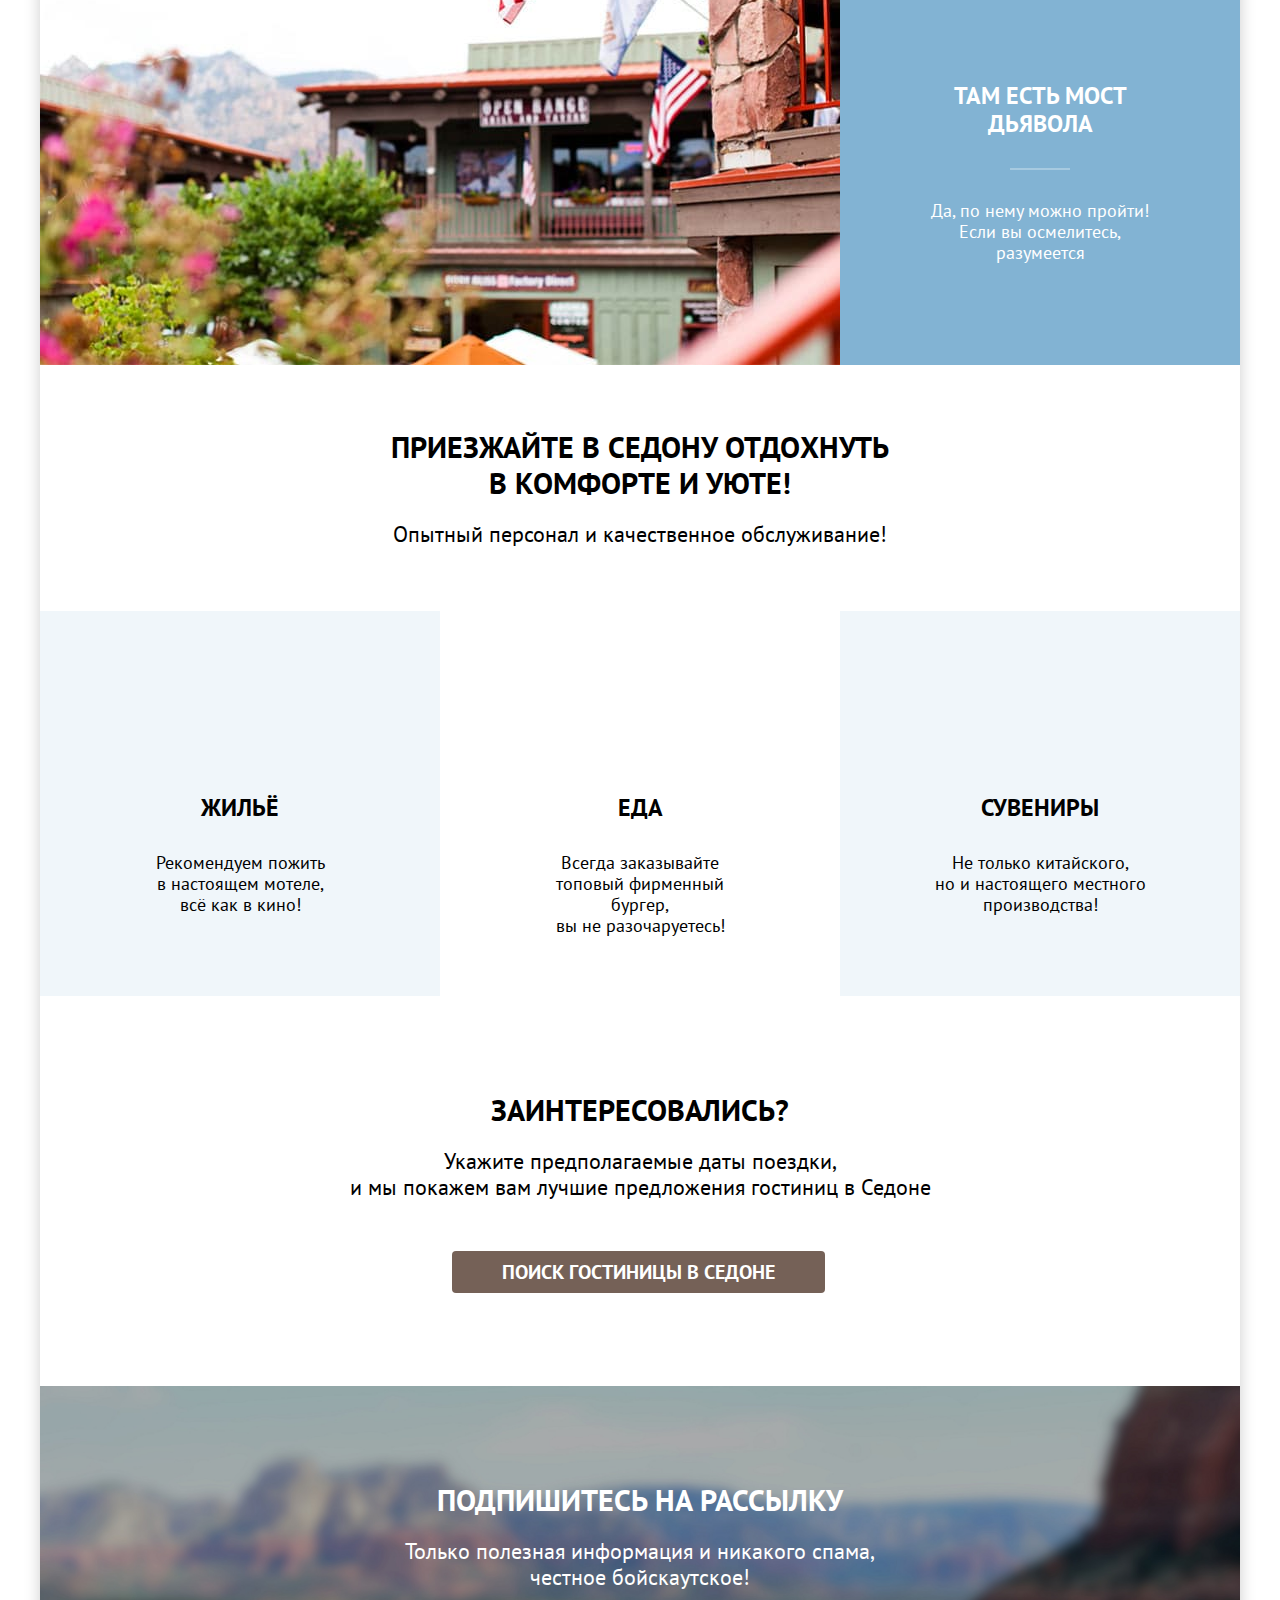
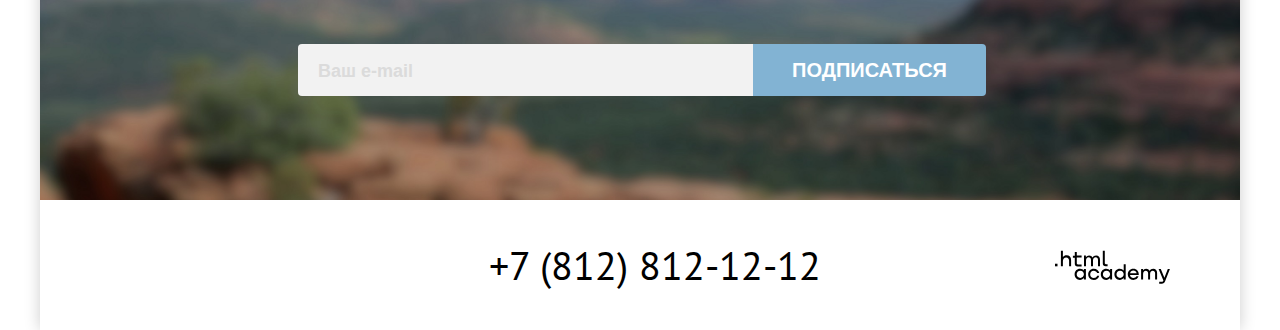
==== commit 1a2e3680: "ДЗ 9.20 Попапы, слайдеры, формы" ====
--- a/index.html
+++ b/index.html
@@ -13,7 +13,7 @@
     <header class="page-header" data-test="header">
       <nav class="navigation">
         <a class="navigation-logo" href="#">
-          <img class="page-header-logo" src="images/logo.svg" width="140" height="70" alt="Логотип города Седона">
+          <img class="page-header-logo" src="images/logo.svg" alt="Логотип города Седона">
         </a>
         <ul class="navigation-list">
           <li class="navigation-item">
@@ -38,8 +38,8 @@
               <span class="notification-badge">12</span>
             </a>
           </li>
+            <a class="header-button" href="#search">Хочу сюда!</a>
         </ul>
-        <a class="header-button" href="#search">Хочу сюда!</a>
       </nav>
     </header>
     <main class="main-container main-index" data-test="main">
@@ -108,7 +108,7 @@
         <p class="subscribe-description">Только полезная информация и никакого спама, честное бойскаутское!</p>
         <form class="subscribe-form" action="https://echo.htmlacademy.ru/" method="post">
           <label class="visually-hidden" for="subscribe-email">Подписаться</label>
-          <input class="field" type="text" name="appointment-date" placeholder="Ваш e-mail" id="subscribe-email">
+          <input class="field" type="text" name="email" placeholder="Ваш e-mail" id="subscribe-email">
           <button class="button subscribe-button" type="submit">Подписаться</button>
         </form>
       </section>
@@ -116,22 +116,23 @@
     <footer class="footer" data-test="footer">
       <ul class="footer-social-list">
         <li class="footer-social-item">
-          <a class="footer-social-link" href="https://vk.com/htmlacademy">
+          <a class="footer-social-link link-vk" href="https://vk.com/htmlacademy">
+            <span class="visually-hidden">ВКонтакте</span>
           </a>
         </li>
         <li class="footer-social-item">
-          <a class="footer-social-link" href="https://t.me/htmlacademy">
+          <a class="footer-social-link link-telegram" href="https://t.me/htmlacademy">
+            <span class="visually-hidden">Телеграм</span>
           </a>
         </li>
         <li class="footer-social-item">
-          <a class="footer-social-link" href="https://www.youtube.com/user/htmlacademyru">
+          <a class="footer-social-link link-youtube" href="https://www.youtube.com/user/htmlacademyru">
+            <span class="visually-hidden">Ютуб</span>
           </a>
         </li>
       </ul>
       <a class="footer-phone" href="+78128121212">+7 (812) 812-12-12</a>
-      <a class="footer-logo" href="https://htmlacademy.ru">
-        <img src="images/logo_htmlacademy.svg" alt="Логотип HTML Academy">
-      </a>
+      <a class="footer-logo" href="https://htmlacademy.ru"></a>
     </footer>
-    </body>
+  </body>
 </html>
--- a/styles/styles.css
+++ b/styles/styles.css
@@ -31,26 +31,39 @@
   color: #000000;
   background-color: #ffffff;
   width: 1200px;
+  box-shadow: 0 0 15px 0 #00000033;
+  box-sizing: border-box;
 }
 
 /* header */
 
+.page-header {
+z-index: 1;
+}
+
 .navigation {
   display: flex;
-  padding: 0 0 0 70px;
-  margin: 0 auto;
+  padding: 0 70px 0 70px;
+  margin: 0;
+}
+
+.navigation-logo {
+  width: 140px;
+  height: 70px;
+  margin-bottom: -6px;
+  display: block;
 }
 
 .navigation-list {
   display: flex;
-  margin: 0;
+  max-height: 64px;
+  margin: 0 0 0 30px;
   padding: 0;
   list-style-type: none;
 }
 
 .navigation-link {
   display: flex;
-  justify-content: space-between;
   margin: 0;
   padding: 20px 16px;
   list-style-type: none;
@@ -61,18 +74,27 @@
   text-decoration: none;
 }
 
+.navigation-link-current {
+  text-decoration: underline;
+  text-underline-position: under;
+  text-decoration-thickness: 2px;
+  text-underline-offset: 19px;
+  text-decoration-color: #756257;
+}
+
 .navigation-user {
   display: grid;
-  grid-template-columns: repeat(2, 44px);
-  margin: 0 0 0 285px;
+  grid-template-columns: repeat(2, 44px) 20px 160px;
+  margin: 0 0 0 auto;
+  padding: 0;
 }
 
 .navigation-user-item:nth-of-type(1) {
   background-image: url("../images/icons-search.svg");
   background-repeat: no-repeat;
   background-position: center;
-  margin-top: -5px;
-  list-style-type: none;
+  list-style-type: none;
+  position: relative;
   cursor: pointer;
 }
 
@@ -80,8 +102,8 @@
   background-image: url("../images/icons-heart.svg");
   background-repeat: no-repeat;
   background-position: center;
-  margin-top: -5px;
-  list-style-type: none;
+  list-style-type: none;
+  position: relative;
   cursor: pointer;
 }
 
@@ -92,12 +114,11 @@
   color: #ffffff;
   background: #7db54f;
   border-radius: 50%;
-  margin-left: 25px;
-  padding: 1px 2px;
-  list-style-type: none;
-  position: relative;
-  top: 18px;
-  right: 4px;
+  padding: 5px 5px;
+  list-style-type: none;
+  position: absolute;
+  content: "";
+  transform: translateX(95%) translateY(50%);
 }
 
 .navigation-user-link-favorite {
@@ -105,6 +126,8 @@
 }
 
 .header-button {
+  display: flex;
+  align-self: center;
   font-size: 16px;
   font-weight: 700;
   line-height: 20px;
@@ -112,19 +135,39 @@
   color: #ffffff;
   background-color: #756157;
   padding: 8px 34px 8px 34px;
-  margin: 14px 0 24px 20px;
   border-radius: 4px;
   text-decoration: none;
   text-transform: uppercase;
-  display: inline-block;
+  grid-column: 4 / 5;
+}
+
+.header-button:hover,
+.search-button:hover,
+.product-card-button:hover,
+.header-button:focus,
+.search-button:focus,
+.product-card-button:focus {
+  background-color: #615048;
+}
+
+.header-button:active,
+.search-button:active,
+.product-card-button:active {
+  color: #ffffff4d;
+  background-color: #756157;
+}
+
+.header-button:disabled
+.search-button:disabled {
+  background-color: #e5e5e5;
+  outline: none;
+  cursor: default;
 }
 
 .visually-hidden {
   position: fixed;
   display: none;
 }
-
-/* main */
 
 .main-index {
   display: flex;
@@ -139,15 +182,16 @@
   background-image: url("../images/divider-vector.svg"), url("../images/index-background.jpg");
   background-size: 100% auto, cover;
   background-repeat: no-repeat;
-  background-position: left bottom, left top;
-  margin-top: -10px;
-  z-index: -1;
+  background-position: bottom center, center;
+  padding: 51px 0 82px 0;
+
 }
 
 .hero-img {
   display: block;
   margin: 0 auto;
-  padding: 51px 371px 82px 371px;
+  max-width: 100%;
+  height: auto;
 }
 
 .lead-first {
@@ -396,11 +440,28 @@
 .field {
   line-height: 24px;
   font-size: 18px;
-  font-weight: 400;
+  font-weight: 700;
   padding: 15px 194px 13px 20px;
+  border-radius: 4px 0 0 4px;
   border: none;
-  border-radius: 4px 0 0 4px;
   gap: 260px;
+  background-color: #f2f2f2;
+  color: rgba(0, 0, 0, 0.6);
+}
+
+.field:focus {
+  color: #000000;
+  border: 3px solid #83b3d3;
+  background-color: #e6e6e6;
+}
+
+.field:hover {
+  background-color: #e6e6e6;
+}
+
+.field::placeholder {
+  color: #dbdbdb;
+  opacity: 1;
 }
 
 .subscribe-button {
@@ -418,11 +479,33 @@
   cursor: pointer;
 }
 
+.subscribe-button:hover,
+.add-favorite-button:hover,
+.catalog-filter-submit:hover,
+.subscribe-button:focus,
+.add-favorite-button:focus,
+.catalog-filter-submit:focus {
+  background-color: #68a2ca;
+}
+
+.subscribe-button:active,
+.add-favorite-button:active,
+.catalog-filter-submit:active {
+  color: #ffffff4d;
+  background-color: #82b3d3;
+}
+
+.subscribe-button:disabled {
+  background-color: #e5e5e5;
+  outline: none;
+  cursor: default;
+}
+
 /* footer */
 
 .footer {
 display: flex;
-margin: 45px;
+margin: 45px 70px 45px 70px;
 justify-content:space-between;
 }
 
@@ -435,30 +518,74 @@
   cursor: pointer;
 }
 
-.footer-social-item:nth-of-type(1) {
-  background-image: url("../images/vk.svg");
-  background-repeat: no-repeat;
-  background-position: center;
-  list-style-type: none;
-}
-
-.footer-social-item:nth-of-type(2) {
-  background-image: url("../images/telegram.svg");
-  background-repeat: no-repeat;
-  background-position: center;
-  list-style-type: none;
-}
-
-.footer-social-item:nth-of-type(3) {
-  background-image: url("../images/youtube.svg");
-  background-repeat: no-repeat;
-  background-position: center;
-  list-style-type: none;
+.footer-social-item {
+  display: flex;
+  align-items: center ;
+  justify-content: center;
+  list-style-type: none;
+}
+
+.footer-social-link::before {
+  content: "";
+  display: block;
+  width: 22px;
+  height: 17px;
+  -webkit-mask-repeat: no-repeat;
+          mask-repeat: no-repeat;
+  -webkit-mask-position: center;
+          mask-position: center;
+  -webkit-mask-image: var(--icon);
+          mask-image: var(--icon);
+  background-color: #83b3d3;
+}
+
+.link-vk {
+  --icon: url("../images/vk.svg");
+}
+
+.link-telegram {
+  --icon: url("../images/telegram.svg");
+}
+
+.link-youtube {
+  --icon: url("../images/youtube.svg");
+}
+
+.link-vk:hover::before,
+.link-vk:focus::before,
+.link-telegram:hover::before,
+.link-telegram:focus::before,
+.link-youtube:hover::before,
+.link-youtube:focus::before {
+  background-color: #68a2ca;
+}
+
+.footer-social-item:active {
+  opacity: 30%;
+}
+
+.footer-phone:hover,
+.footer-phone:focus {
+  color: #756157;
 }
 
 .footer-logo {
   margin-top: 4px;
-}
+  width: 115px;
+  background-image: url("../images/logo-htmlacademy.svg");
+  background-repeat: no-repeat;
+  background-position: center;
+}
+
+.footer-logo:hover,
+.footer-logo:focus {
+  margin-top: 4px;
+  width: 115px;
+  background-image: url("../images/logo-htmlacademy-hover-focus.svg");
+  background-repeat: no-repeat;
+  background-position: center;
+}
+
 /* catalog */
 
 .filters {
@@ -509,7 +636,7 @@
   list-style-type: none;
   margin-left: 10px;
   display: inline-block;
-  border-style: none;
+  border: none;
 }
 
 .breadcrumbs-link {
@@ -532,7 +659,9 @@
 }
 
 .catalog-filter-group-right {
-  width: 549px;
+  display: flex;
+  flex-direction: column;
+  width: 288px;
   margin: 40px 0 70px 140px;
   padding: 0;
   border-style: none;
@@ -557,6 +686,130 @@
   color: #ffffff;
   list-style-type: none;
   margin-top: 16px;
+}
+
+.catalog-filter-label {
+  position: absolute;
+  top: 12px;
+  left: 106px;
+  line-height: 24px;
+  color: #000000;
+}
+
+.control {
+  position: relative;
+  display: block;
+  padding-left: 36px;
+}
+
+.control-mark {
+  position: absolute;
+  top: 2px;
+  left: 0;
+  width: 20px;
+  height: 20px;
+  border-radius: 4px;
+  background-color: #ffffff;
+  cursor: pointer;
+}
+
+.control:hover .control-mark {
+  opacity: 90%;
+}
+
+.control-input:hover + .control-mark {
+  opacity: 90%;
+}
+
+.control-input[type="checkbox"]:checked + .control-mark::before,
+.control-input[type="checkbox"]:checked + .control-mark::after {
+  position: absolute;
+  left: 4px;
+  top: 50%;
+  content: "";
+  width: 12px;
+  height: 10px;
+  background-color: #3f5e72;
+  -webkit-mask-image: url("../images/checkbox-tick.svg");
+          mask-image: url("../images/checkbox-tick.svg");
+  -webkit-mask-repeat: no-repeat;
+          mask-repeat: no-repeat;
+  -webkit-mask-position: center;
+          mask-position: center;
+  -webkit-mask-size: contain;
+          mask-size: contain;
+  transform: translateY(-50%);
+}
+
+.control-input[type="radio"] + .control-mark {
+  border-radius: 50%;
+}
+
+.control-input[type="radio"]:checked + .control-mark::before {
+  position: absolute;
+  top: 5px;
+  left: 5px;
+  width: 10px;
+  height: 10px;
+  background: #3f5e72;
+  border-radius: 50%;
+  content: "";
+}
+
+.range-wrapper-input {
+  display: grid;
+  grid-template-columns: repeat(2, 143px);
+  grid-gap: 2px;
+  margin-top: 32px;
+}
+
+.field-price:nth-of-type(1) {
+  line-height: 24px;
+  font-size: 18px;
+  font-weight: 700;
+  border-radius: 4px 0 0 4px;
+  border: none;
+  padding: 12px 112px 12px 20px;
+  background-color: #ffffff;
+  background-image: url("../images/input-from.svg");
+  background-repeat: no-repeat;
+  background-position: right 20px center;
+  appearance: none;
+}
+
+.field-price:nth-of-type(2) {
+  line-height: 24px;
+  font-size: 18px;
+  font-weight: 700;
+  border-radius: 0 4px 4px 0;
+  border: none;
+  padding: 12px 112px 12px 20px;
+  background-color: #ffffff;
+  background-image: url("../images/input-to.svg");
+  background-repeat: no-repeat;
+  background-position: right 20px center;
+  appearance: none;
+}
+
+input[type="number"]::-webkit-inner-spin-button,
+input[type="number"]::-webkit-outer-spin-button {
+  -webkit-appearance: none;
+  margin: 0;
+}
+
+.field-price:focus {
+  color: #000000;
+  border: 3px solid #83b3d3;
+  background-color: #e6e6e6;
+}
+
+.field-price:hover {
+  background-color: #e6e6e6;
+}
+
+.field-price::placeholder {
+  color: #dbdbdb;
+  opacity: 1;
 }
 
 .filter-range-control {
@@ -565,6 +818,89 @@
   text-align: right;
 }
 
+.range-scale {
+  position: relative;
+  height: 4px;
+  margin: 48px 0 0 10px;
+  background-color: rgba(0, 0, 0, 0.3);
+}
+
+.range-bar {
+  position: absolute;
+  height: 4px;
+  background-color: #ffffff;
+}
+
+.range-toggle {
+  position: absolute;
+  width: 20px;
+  height: 20px;
+  background: #ffffff;
+  border-radius: 5px;
+  cursor: pointer;
+}
+
+.range-toggle:hover {
+  box-shadow: 0 4px 10px 0 #00000040;
+}
+
+.range-toggle:focus {
+  border: 3px solid #83b3d3;
+}
+
+.range-toggle:active {
+  border: 2px solid #83b3d3;
+  box-shadow: 0 7px 15px 0 #00000066;
+}
+
+.toggle-min {
+  top: -8px;
+  left: -10px;
+}
+
+.toggle-max {
+  top: -8px;
+  right: -10px;
+}
+
+.range-wrapper-inputs {
+  display: flex;
+  justify-content: center;
+}
+
+.catalog-filter-label {
+  display: flex;
+  margin-right: 5px;
+}
+
+.range-input {
+  width: 30px;
+  padding: 0 2px;
+  font: inherit;
+  text-align: center;
+  background-color: transparent;
+  border: none;
+  appearance: textfield;
+}
+
+.range-input::-webkit-outer-spin-button,
+.range-input::-webkit-inner-spin-button {
+  appearance: none;
+  margin: 0;
+}
+
+.range-button {
+  display: flex;
+  flex-direction: column;
+  margin: 0 0 0 70px;
+  width: 191px;
+  padding: 0;
+}
+
+.catalog-filter-buttons {
+  list-style-type: none;
+}
+
 .catalog-filter-submit {
   font-size: 16px;
   font-weight: 700;
@@ -572,10 +908,12 @@
   text-align: center;
   text-transform: uppercase;
   color: #ffffff;
-  width: Fill (191px);
-  height: Hug (36px);
-  padding: 8px, 50px, 8px, 50px;
+  width: 191px;
+  height: 36px;
+  margin-top: 96px;
+  padding: 8px 50px 8px 50px;
   border-radius: 4px;
+  border: none;
   gap: 10px;
   background: #82b3d3;
   cursor: pointer;
@@ -591,20 +929,34 @@
   width: 191px;
   height: 36px;
   padding: 8px 50px 8px 50px;
-  border-radius: 4px;
+  margin-top: 32px;
+  border: none;
   gap: 10px;
   background: transparent;
   cursor: pointer;
 }
 
+.catalog-filter-reset:focus {
+  border:3px solid #83b3d3;
+}
+
+.catalog-filter-reset:active {
+  color: #ffffff6d;
+  border: none;
+}
+
 .sorting-container {
   display: flex;
+  align-content: center;
+  justify-content: center;
   margin: 50px 70px 40px 70px;
   padding: 0;
   height: 49px;
 }
 
 .catalog-products-title {
+  display: flex;
+  align-items: center;
   font-size: 30px;
   font-weight: 700;
   line-height: 36px;
@@ -615,20 +967,75 @@
 }
 
 .select-control {
-  display: flex;
   margin-left: 200px;
+  font: inherit;
+  font-size: 18px;
+  font-weight: 400;
+  line-height: 21px;
   text-align: left;
+  padding-left: 20px;
+  width: 292px;
+  height: 49px;
+  border-radius: 4px;
+  border: 2px solid #e5e5e5;
+  cursor: pointer;
+  background-image: url("../images/select-arrow.svg");
+  background-repeat: no-repeat;
+  background-position: right 20px center;
+  appearance: none;
 }
 
 .view-buttons {
-  display: flex;
-  margin-left: 70px;
-  width: 48px;
-  height: 48px;
-  padding: 14px 12px 14px 12px;
+  display: grid;
+  grid-template-columns: repeat(3, 48px);
+  grid-template-rows: 48px;
+  margin: 0 0 0 70px;
+  padding: 0;
+  gap: 8px;
+  list-style-type: none;
+  cursor: pointer;
+}
+
+.view-buttons-item:nth-of-type(1) {
+  grid-column: 1 / 2;
+  width: 44px;
+  height: 44px;
+  background-image: url("../images/view-icons-tile.svg");
+  background-position: center;
+  background-repeat: no-repeat;
   border-radius: 4px;
-  border: 2px;
-  gap: 10px;
+  border: 2px solid #000000;
+}
+
+.view-buttons-item:nth-of-type(2) {
+  grid-column: 2 / 3;
+  width: 44px;
+  height: 44px;
+  background-image: url("../images/view-icons-card.svg");
+  background-position: center;
+  background-repeat: no-repeat;
+  border-radius: 4px;
+  border: 2px solid #e5e5e5;
+}
+
+.view-buttons-item:nth-of-type(3) {
+  grid-column: 3 / 4;
+  width: 44px;
+  height: 44px;
+  background-image: url("../images/view-icons-list.svg");
+  background-position: center;
+  background-repeat: no-repeat;
+  border-radius: 4px;
+  border: 2px solid #e5e5e5;
+}
+
+.view-buttons-item:hover,
+.view-buttons-item:active {
+  border: 2px solid #000000;
+}
+
+.view-buttons-item:focus {
+  border: 2px solid #68a2ca;
 }
 
 .product-list {
@@ -719,10 +1126,6 @@
   grid-row: 4 / 5;
 }
 
-.add-favorite-button:hover {
-  background: #7db54f;
-}
-
 .product-card-stars-2 {
   grid-column: 1 / 2;
   grid-row: 5 / 6;
@@ -770,28 +1173,30 @@
   margin: 40px 70px 60px 70px;
   padding: 0;
   list-style-type: none;
+  font-size: 20px;
+  font-weight: 700;
+  line-height: 36px;
+  box-sizing: border-box;
 }
 
 .pagination-current {
-  font-size: 20px;
-  font-weight: 700;
-  line-height: 36px;
   color: #000000;
   background: #f2f2f2;
-  text-decoration: none;
   padding: 11px 20px 11px 20px;
   border-radius: 4px;
+  text-decoration: none;
+  border: 1px solid #ffffff;
+  box-sizing: border-box;
 }
 
 .pagination-link {
-  font-size: 20px;
-  font-weight: 700;
-  line-height: 36px;
   color: #ffffff;
   background: #82b3d3;
-  text-decoration: none;
   padding: 11px 20px 11px 20px;
   border-radius: 4px;
+  text-decoration: none;
+  border: 1px solid #ffffff;
+  box-sizing: border-box;
 }
 
 .pagination-text {
@@ -808,13 +1213,23 @@
   padding: 11px 15px 11px 15px;
 }
 
+.pagination-current:hover,
+.pagination-current:focus,
+.pagination-link:hover,
+.pagination-link:focus  {
+  background: #68a2ca;
+  border: 1px solid #82b3d3;
+  box-sizing: border-box;
+}
+
 .subscribe-title-catalog {
   font-size: 30px;
   font-weight: 700;
   line-height: 36px;
+  text-align: center;
   color: #000000;
   text-transform: uppercase;
-  margin: 96px 398px 0 398px;
+  margin: 156px 0 0 0;
 }
 
 .subscribe-description-catalog {
@@ -825,22 +1240,7 @@
   margin: 20px 362px 0 362px;
 }
 
-.subscribe-form-name {
-  text-align: left;
-}
-
-.field {
-  background-color: #f2f2f2;
-}
-
 /* catalog footer */
-
-.page-footer-container {
-  display: flex;
-  margin: 70px;
-  width: 1060px;
-  justify-content:space-between;
-}
 
 .footer-phone {
   font-size: 40px;
@@ -849,3 +1249,377 @@
   text-decoration: none;
   color: #000000;
 }
+
+.modal-container {
+  position: fixed;
+  top: 0;
+  left: 0;
+  display: flex;
+  align-items: center;
+  justify-content: center;
+  width: 100%;
+  height: 100%;
+  background-color: #ffffff;
+}
+
+.modal-container-hidden {
+  display: none;
+}
+
+.modal {
+  position: relative;
+  padding: 64px 70px;
+  background-color: #ffffff;
+  border-radius: 30px;
+  box-shadow: 0 25px 50px 0 #00000026;
+}
+
+
+.modal-search-hotel {
+  width: 717px;
+  box-sizing: border-box;
+}
+
+.modal-search-title {
+  margin-bottom: 64px;
+  padding-right: 60px;
+  text-align: left;
+}
+
+.modal-close-button {
+  position: absolute;
+  top: 64px;
+  right: 52px;
+  width: 52px;
+  height: 52px;
+  padding: 0;
+  border: none;
+  border-radius: 50%;
+  cursor: pointer;
+}
+
+.modal-close-button::before {
+  content: "";
+  display: block;
+  width: 100%;
+  height: 100%;
+  background-color: #f2f2f2;
+  border-radius: 50%;
+}
+
+.modal-close-button::after {
+  position: absolute;
+  top: 0;
+  content: "";
+  display: block;
+  width: 100%;
+  height: 100%;
+  background-color: #000000;
+  border-radius: 50%;
+  -webkit-mask-image: url("../images/modal-close.svg");
+          mask-image: url("../images/modal-close.svg");
+  -webkit-mask-repeat: no-repeat;
+          mask-repeat: no-repeat;
+  -webkit-mask-position: center;
+          mask-position: center;
+}
+
+.modal-close-button:focus {
+  outline: none;
+}
+
+.modal-close-button:hover::before {
+  background-color: #e6e6e6;
+}
+
+.modal-close-button:focus::before {
+  background-color: #e6e6e6;
+  outline: 3px solid #83b3d3;
+}
+
+.modal-close-button:active::before {
+  background-color: #e6e6e6;
+  outline: none;
+}
+
+.modal-close-button:active::after {
+  background-color: #e6e6e6;
+}
+
+.modal-search-form {
+  display: grid;
+  gap: 23px 18px;
+  align-items: start;
+  grid-template-columns: 119px repeat(3, 1fr);
+  grid-template-rows: repeat(4, min-content);
+}
+
+.modal-subtitle {
+  padding-top: 12px;
+  font-size: 20px;
+  font-weight: 700;
+  line-height: 24px;
+}
+
+.modal-subtitle-child {
+  padding-top: 0;
+}
+
+.modal-data-icon {
+  position: absolute;
+  top: 13px;
+  right: 20px;
+  width: 20px;
+  height: 20px;
+  -webkit-mask-image: url("../images/modal-date.svg");
+          mask-image: url("../images/modal-date.svg");
+  -webkit-mask-repeat: no-repeat;
+          mask-repeat: no-repeat;
+  -webkit-mask-position: center;
+          mask-position: center;
+  background-color: rgba(0, 0, 0, 0.3);
+}
+
+.modal-data,
+.number-people {
+  box-sizing: border-box;
+  padding: 13px 60px 11px 20px;
+  font-family: inherit;
+  font-size: 18px;
+  font-weight: 700;
+  line-height: 24px;
+  color: #000000;
+  background-color: #f2f2f2;
+  border: none;
+  border-radius: 4px;
+}
+
+.number-people {
+  width: 110px;
+  padding-left: 40px;
+  padding-right: 40px;
+  text-align: center;
+}
+
+.number-child {
+  justify-self: end;
+}
+
+.modal-wrapper-input {
+  grid-column: 2 / 5;
+  position: relative;
+  display: flex;
+  flex-direction: column;
+  gap: 4px;
+}
+
+.data-out {
+  grid-column: 2 / 5;
+}
+
+.data-note {
+  padding: 0 20px;
+  font-size: 16px;
+  color: #333333;
+}
+
+.note-error {
+  color: #ff5757;
+}
+
+.number-input-button {
+  position: relative;
+}
+
+.input-button-adult {
+  justify-self: start;
+}
+
+.input-button-child {
+  justify-self: end;
+}
+
+.number-button {
+  position: absolute;
+  top: 0;
+  left: 0;
+  display: flex;
+  align-items: center;
+  justify-content: center;
+  width: 40px;
+  height: 100%;
+  background-color: #f2f2f2;
+  border: none;
+  border-radius: 4px;
+  padding: 0;
+  cursor: pointer;
+}
+
+.number-button::after,
+.number-button::before {
+  content: "";
+  display: block;
+  width: 20px;
+  height: 20px;
+  border-radius: 4px;
+}
+
+.number-button::after {
+  background-color: #7561574d;
+
+  -webkit-mask-repeat: no-repeat;
+          mask-repeat: no-repeat;
+  -webkit-mask-position: center;
+          mask-position: center;
+}
+
+.number-button::before {
+  position: absolute;
+}
+
+.number-button-minus::after {
+  -webkit-mask-image: url("../images/modal-minus.svg");
+          mask-image: url("../images/modal-minus.svg");
+}
+
+.number-button-plus {
+  left: auto;
+  right: 0;
+}
+
+.number-button-plus::after {
+  -webkit-mask-image: url("../images/modal-plus.svg");
+          mask-image: url("../images/modal-plus.svg");
+}
+
+.number-button:focus {
+  outline: none;
+}
+
+.number-button:hover::after,
+.number-button:focus::after {
+  background-color: #000000;
+}
+
+.number-button:focus.number-button::before {
+  outline: 3px solid #82b3d3;
+}
+
+.number-button:active::after {
+  background-color: #7561574d;
+}
+
+.number-button:active.number-button::before {
+  outline: none;
+}
+
+.modal-data:hover {
+  background-color: #e6e6e6;
+}
+
+.modal-data:focus {
+  background-color: #e6e6e6;
+  outline: 3px solid #82b3d3;
+}
+
+.number-people:focus {
+  outline: 3px solid #82b3d3;
+}
+
+.label-tooltip-wrapper {
+  display: flex;
+  gap: 11px;
+  justify-content: end;
+  padding-top: 12px;
+  padding-right: 4px;
+}
+
+.tooltip {
+  position: relative;
+  width: 26px;
+  height: 26px;
+  margin-top: -1px;
+}
+
+.tooltip-toggle {
+  display: block;
+  padding: 0;
+  margin: 0;
+  width: 26px;
+  height: 26px;
+  border: none;
+  border-radius: 50%;
+  background-color: transparent;
+  background-image: url("../images/modal-info.svg");
+  background-repeat: no-repeat;
+  background-position: center;
+  cursor: pointer;
+}
+
+.tooltip-toggle:hover {
+  opacity: 0.6;
+}
+
+.tooltip-text {
+  position: absolute;
+  left: 50%;
+  display: none;
+  box-sizing: border-box;
+  width: 256px;
+  margin-top: 15px;
+  padding: 20px 18px 23px 22px;
+  font-size: 16px;
+  line-height: 20px;
+  color: #ffffff;
+  background-color: #333333;
+  box-shadow: 0 15px 30px 0  #0000004d;
+  border-radius: 10px;
+  transform: translateX(-50%);
+  z-index: 1;
+}
+
+.tooltip-text::before {
+  position: absolute;
+  left: 50%;
+  top: 0;
+  display: block;
+  content: "";
+  width: 13px;
+  height: 13px;
+  background-color: #333333;
+  transform: translateX(-50%) translateY(-50%) rotate(45deg);
+}
+
+.tooltip-toggle:hover + .tooltip-text,
+.tooltip-toggle:focus + .tooltip-text {
+  display: block;
+}
+
+.modal-submit {
+  grid-column: 1 / 5;
+  margin-top: 25px;
+  padding: 18px;
+  font-size: 20px;
+  font-weight: 700;
+  line-height: 24px;
+  color: #ffffff;
+  text-transform: uppercase;
+  background-color: #82b3d3;
+  border: none;
+  border-radius: 10px;
+  cursor: pointer;
+}
+
+.modal-submit:hover,
+.modal-submit:focus,
+.modal-submit:active {
+  background-color: #68a2ca;
+}
+
+.modal-submit:active:not([disabled]) {
+  color: #ffffff3d;
+}
+
+.modal-submit:disabled {
+  background-color: #e5e5e5;
+}
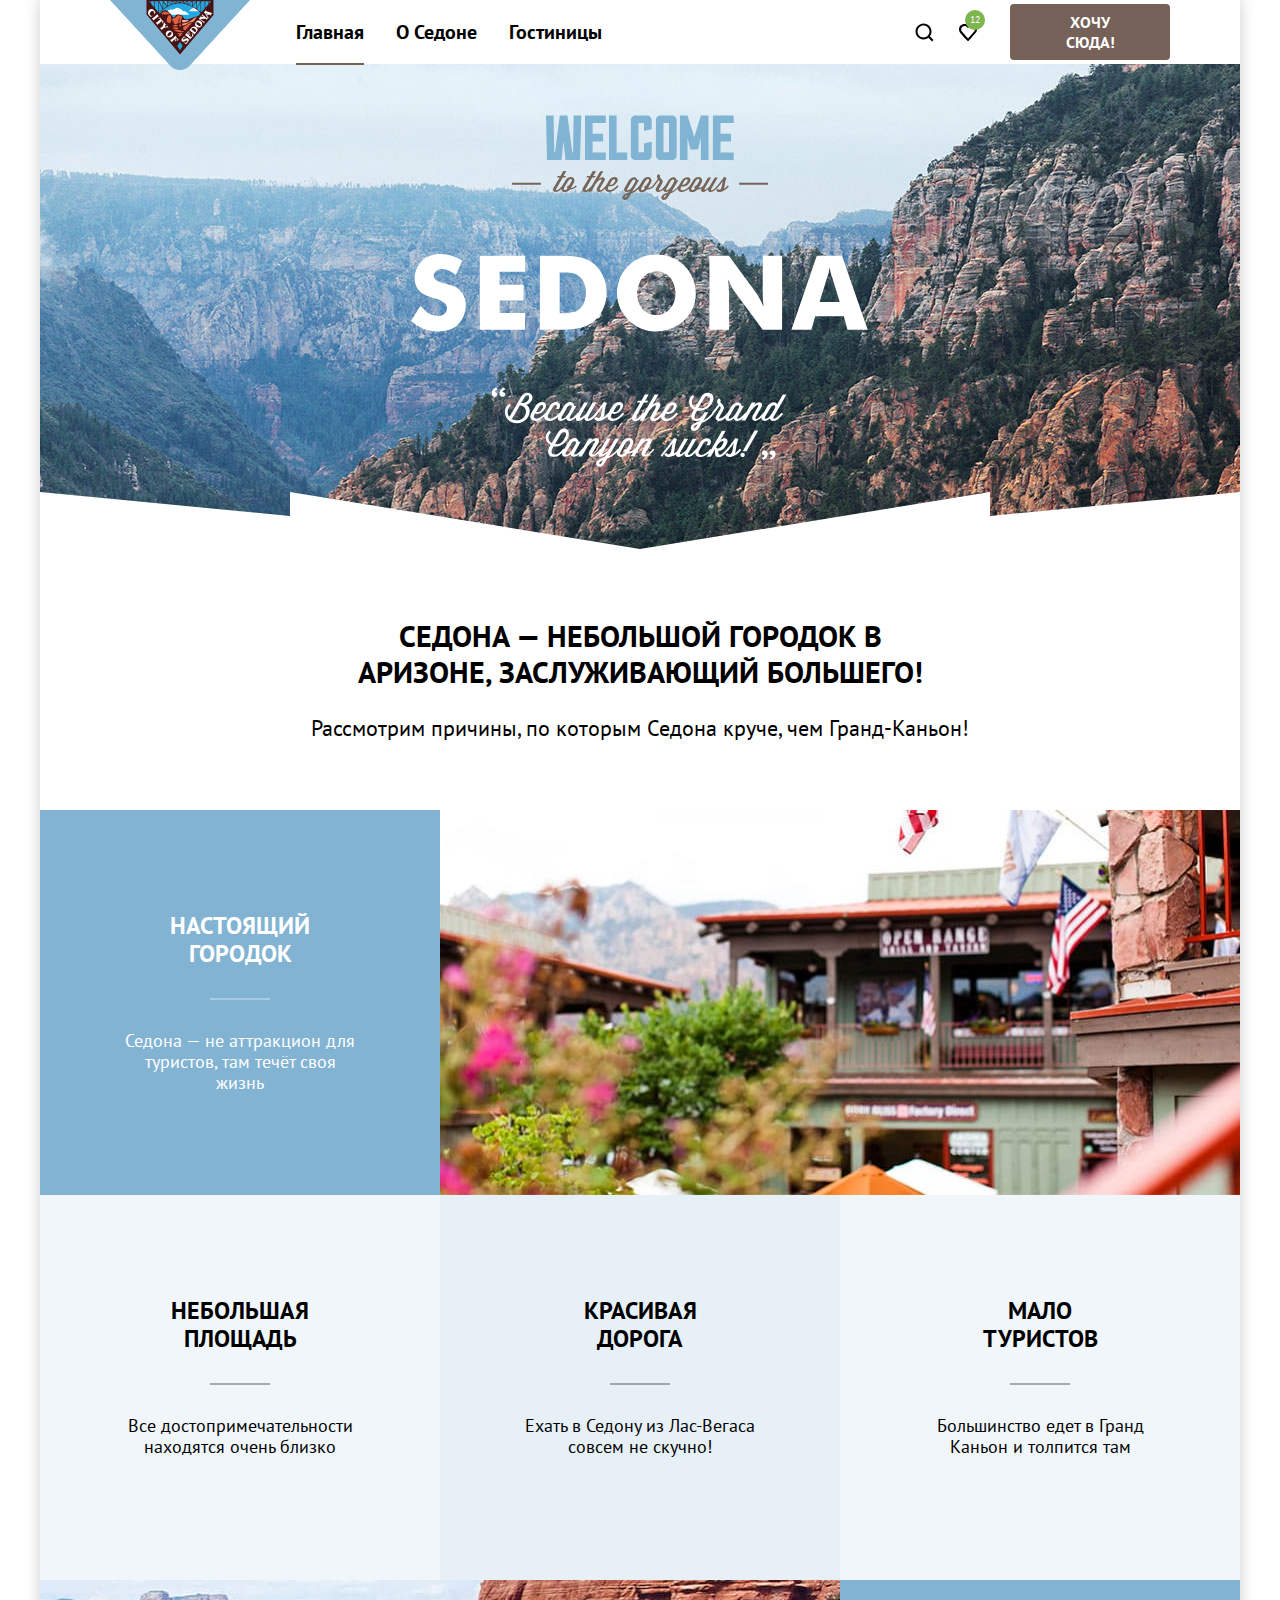
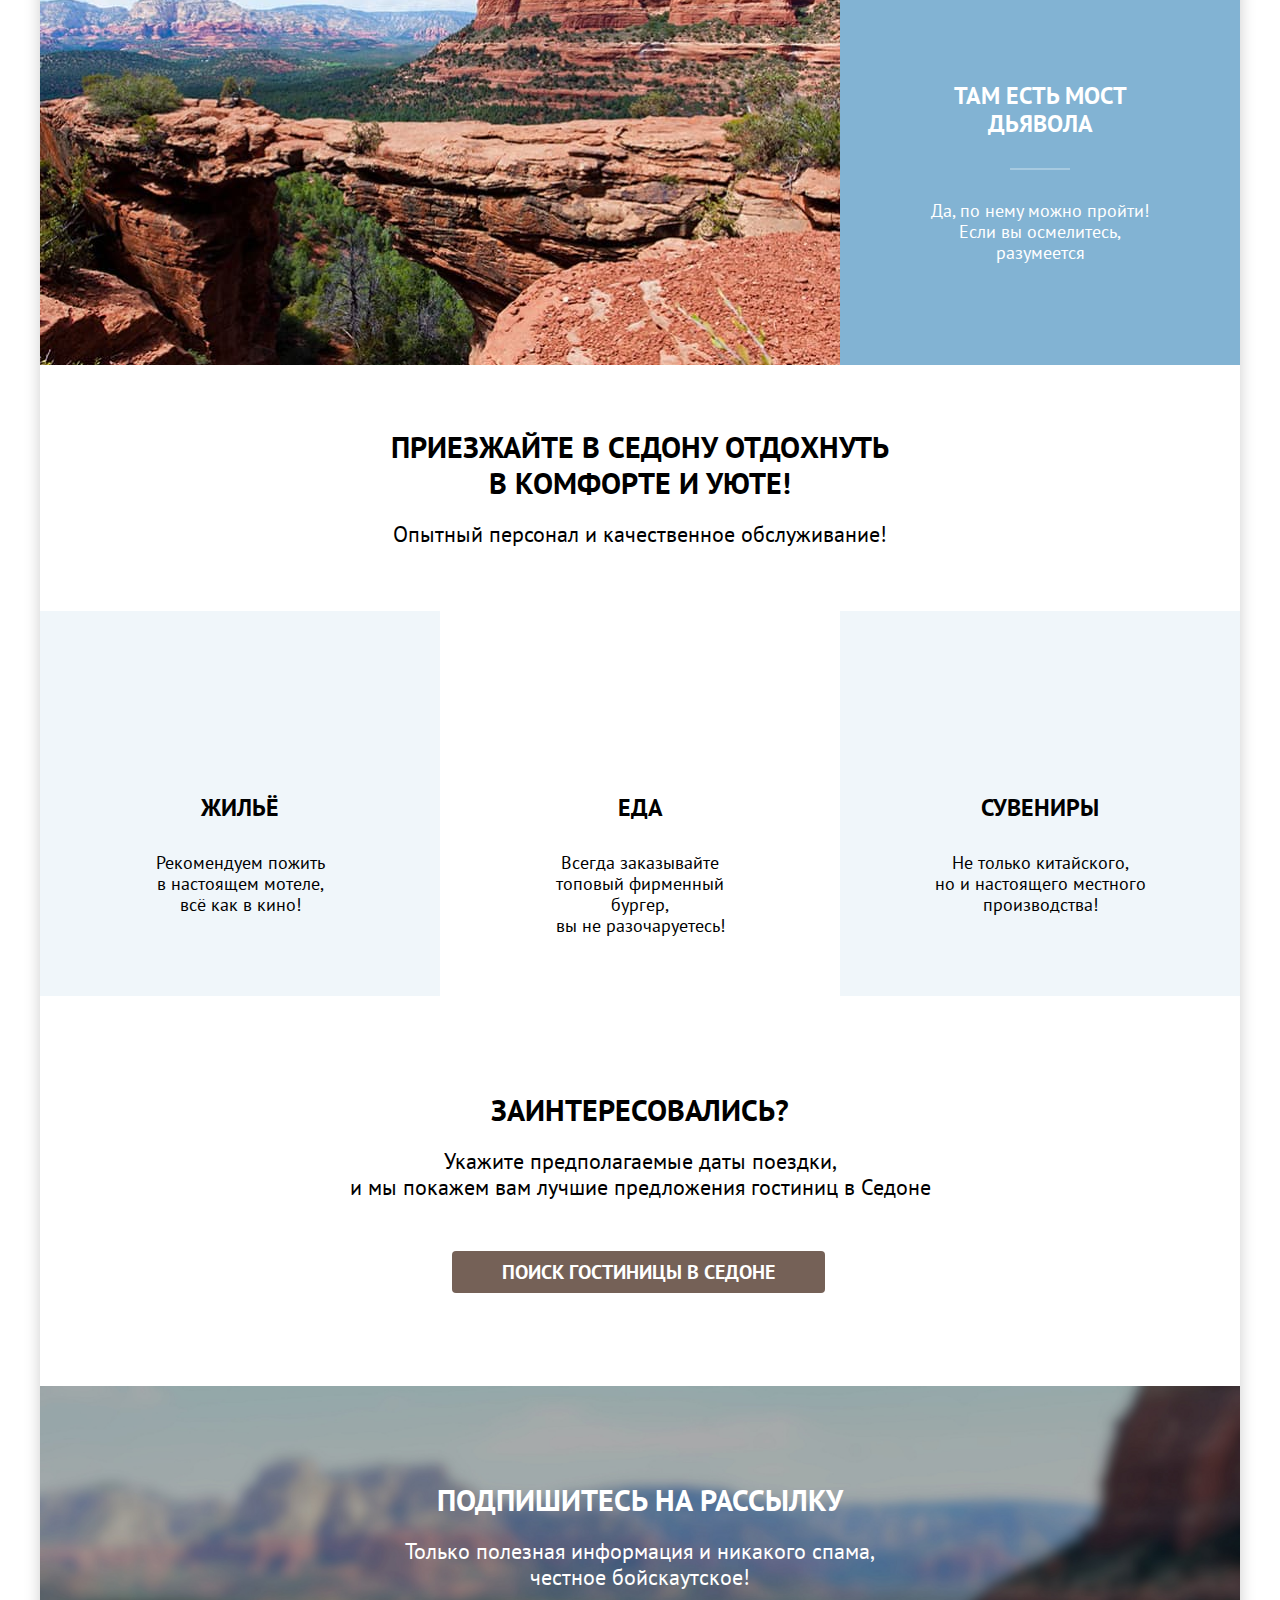
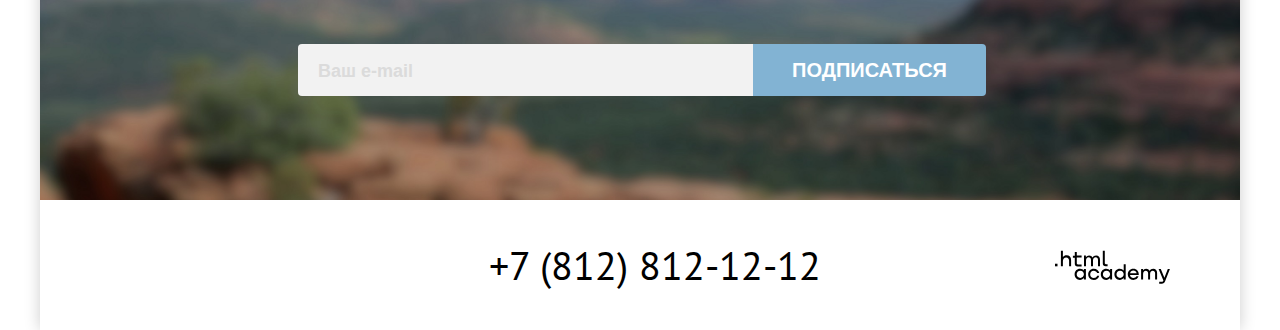
==== commit bbffe496: "исправил замечания 26.03.2024" ====
--- a/index.html
+++ b/index.html
@@ -57,7 +57,9 @@
             <h3 class="advantages-title">Настоящий городок</h3>
             <p class="advantages-description">Седона — не аттракцион для туристов, там течёт своя жизнь</p>
           </li>
-          <img class="advantages-img" src="images/photo-1.jpg" width="800" height="385" alt="Здание с флагом">
+          <li>
+            <img class="advantages-img" src="images/photo-1.jpg" width="800" height="385" alt="Здание с флагом">
+          </li>
           <li class="advantages-item">
             <h3 class="advantages-title">Небольшая площадь</h3>
             <p class="advantages-description">Все достопримечательности находятся очень близко</p>
@@ -70,7 +72,9 @@
             <h3 class="advantages-title">Мало туристов</h3>
             <p class="advantages-description">Большинство едет в Гранд Каньон и толпится там</p>
           </li>
-          <img class="advantages-img" src="images/photo-2.jpg" width="800" height="385" alt="Каменный мост в горах">
+          <li>
+            <img class="advantages-img" src="images/photo-2.jpg" width="800" height="385" alt="Каменный мост в горах">
+          </li>
           <li class="advantages-item">
             <h3 class="advantages-title">Там есть мост дьявола</h3>
             <p class="advantages-description">Да, по нему можно пройти! Если вы осмелитесь, разумеется</p>
--- a/styles/styles.css
+++ b/styles/styles.css
@@ -56,6 +56,7 @@
 
 .navigation-list {
   display: flex;
+  flex-wrap: wrap;
   max-height: 64px;
   margin: 0 0 0 30px;
   padding: 0;
@@ -213,9 +214,9 @@
 }
 
 .advantages-list {
-  display: grid;
-  grid-template-columns: repeat(3, 400px);
-  grid-template-rows: repeat(3, 385px);
+  display: flex;
+  flex-wrap: wrap;
+  list-style: none;
   font-size: 22px;
   font-weight: 400;
   line-height: 26px;
@@ -224,9 +225,13 @@
   padding: 0;
 }
 
+.advantages-item {
+  width: 400px;
+  min-height: 385px;
+  box-sizing: border-box;
+}
+
 .advantages-item:first-child  {
-  grid-column: 1 / 2;
-  grid-row: 1 / 2;
   background-color: #82b3d3;
   list-style-type: none;
 }
@@ -266,23 +271,21 @@
   margin: 62px 85px 102px 85px;
 }
 
+.advantages-img {
+  display: block;
+}
+
 .advantages-item:nth-child(3) {
-  grid-column: 1 / 2;
-  grid-row: 2 / 3;
   background-color: #83b3d31f;
   list-style-type: none;
 }
 
 .advantages-item:nth-child(4) {
-  grid-column: 2 / 3;
-  grid-row: 2 / 3;
   background-color: #83b3d333;
   list-style-type: none;
 }
 
 .advantages-item:nth-child(5) {
-  grid-column: 3 / 4;
-  grid-row: 2 / 3;
   background-color: #83b3d31f;
   list-style-type: none;
 }
@@ -299,14 +302,7 @@
   content: "";
 }
 
-.advantages-img:nth-child(2) {
-  grid-column: 1 / 4;
-  grid-row: 3 / 4;
-}
-
 .advantages-item:last-child {
-  grid-column: 3 / 4;
-  grid-row: 3 / 4;
   background-color: #82b3d3;
   list-style-type: none;
 }
@@ -451,7 +447,7 @@
 
 .field:focus {
   color: #000000;
-  border: 3px solid #83b3d3;
+  outline: 3px solid #83b3d3;
   background-color: #e6e6e6;
 }
 
@@ -758,6 +754,7 @@
 
 .range-wrapper-input {
   display: grid;
+  position: relative;
   grid-template-columns: repeat(2, 143px);
   grid-gap: 2px;
   margin-top: 32px;
@@ -769,8 +766,8 @@
   font-weight: 700;
   border-radius: 4px 0 0 4px;
   border: none;
-  padding: 12px 112px 12px 20px;
-  background-color: #ffffff;
+  padding: 12px 40px 12px 20px;
+  background-color: #f2f2f2;
   background-image: url("../images/input-from.svg");
   background-repeat: no-repeat;
   background-position: right 20px center;
@@ -783,7 +780,7 @@
   font-weight: 700;
   border-radius: 0 4px 4px 0;
   border: none;
-  padding: 12px 112px 12px 20px;
+  padding: 12px 40px 12px 20px;
   background-color: #ffffff;
   background-image: url("../images/input-to.svg");
   background-repeat: no-repeat;
@@ -799,7 +796,7 @@
 
 .field-price:focus {
   color: #000000;
-  border: 3px solid #83b3d3;
+  outline: 3px solid #83b3d3;
   background-color: #e6e6e6;
 }
 
@@ -1222,6 +1219,10 @@
   box-sizing: border-box;
 }
 
+.subscribe-catalog {
+  padding: 96px 0 104px 0;
+}
+
 .subscribe-title-catalog {
   font-size: 30px;
   font-weight: 700;
@@ -1229,7 +1230,7 @@
   text-align: center;
   color: #000000;
   text-transform: uppercase;
-  margin: 156px 0 0 0;
+  margin: 0;
 }
 
 .subscribe-description-catalog {
@@ -1237,8 +1238,67 @@
   line-height: 26px;
   color: #000000;
   text-align: center;
-  margin: 20px 362px 0 362px;
-}
+  max-width: 475px;
+  margin: 20px auto 54px;
+}
+
+.subscribe-form-catalog {
+  display: flex;
+  justify-content: center;
+  align-items: baseline;
+  font-weight: 400;
+}
+
+.field-catalog {
+  font-family: "PT Sans", sans-serif;
+  margin: 0 0 0 258px;
+}
+
+.field-catalog:focus {
+  color: #000000;
+  outline: 3px solid #83b3d3;
+  background-color: #e6e6e6;
+}
+
+.field-catalog:hover {
+  background-color: #e6e6e6;
+}
+
+.subscribe-button-catalog {
+  font-family: "PT Sans", sans-serif;
+  font-size: 20px;
+  font-weight: 700;
+  line-height: 36px;
+  text-align: center;
+  color: #ffffff;
+  text-transform: uppercase;
+  margin: 0;
+  padding: 8px 50px 8px 50px;
+  border: none;
+  border-radius: 0 4px 4px 0;
+  background: #82b3d3;
+  cursor: pointer;
+}
+
+.subscribe-button-catalog:hover,
+.subscribe-button-catalog:focus {
+  background-color: #68a2ca;
+}
+
+.subscribe-button-catalog:active {
+  color: #ffffff4d;
+  background-color: #82b3d3;
+}
+
+.subscribe-button-catalog:disabled {
+  background-color: #e5e5e5;
+  outline: none;
+  cursor: default;
+}
+
+
+
+
 
 /* catalog footer */
 
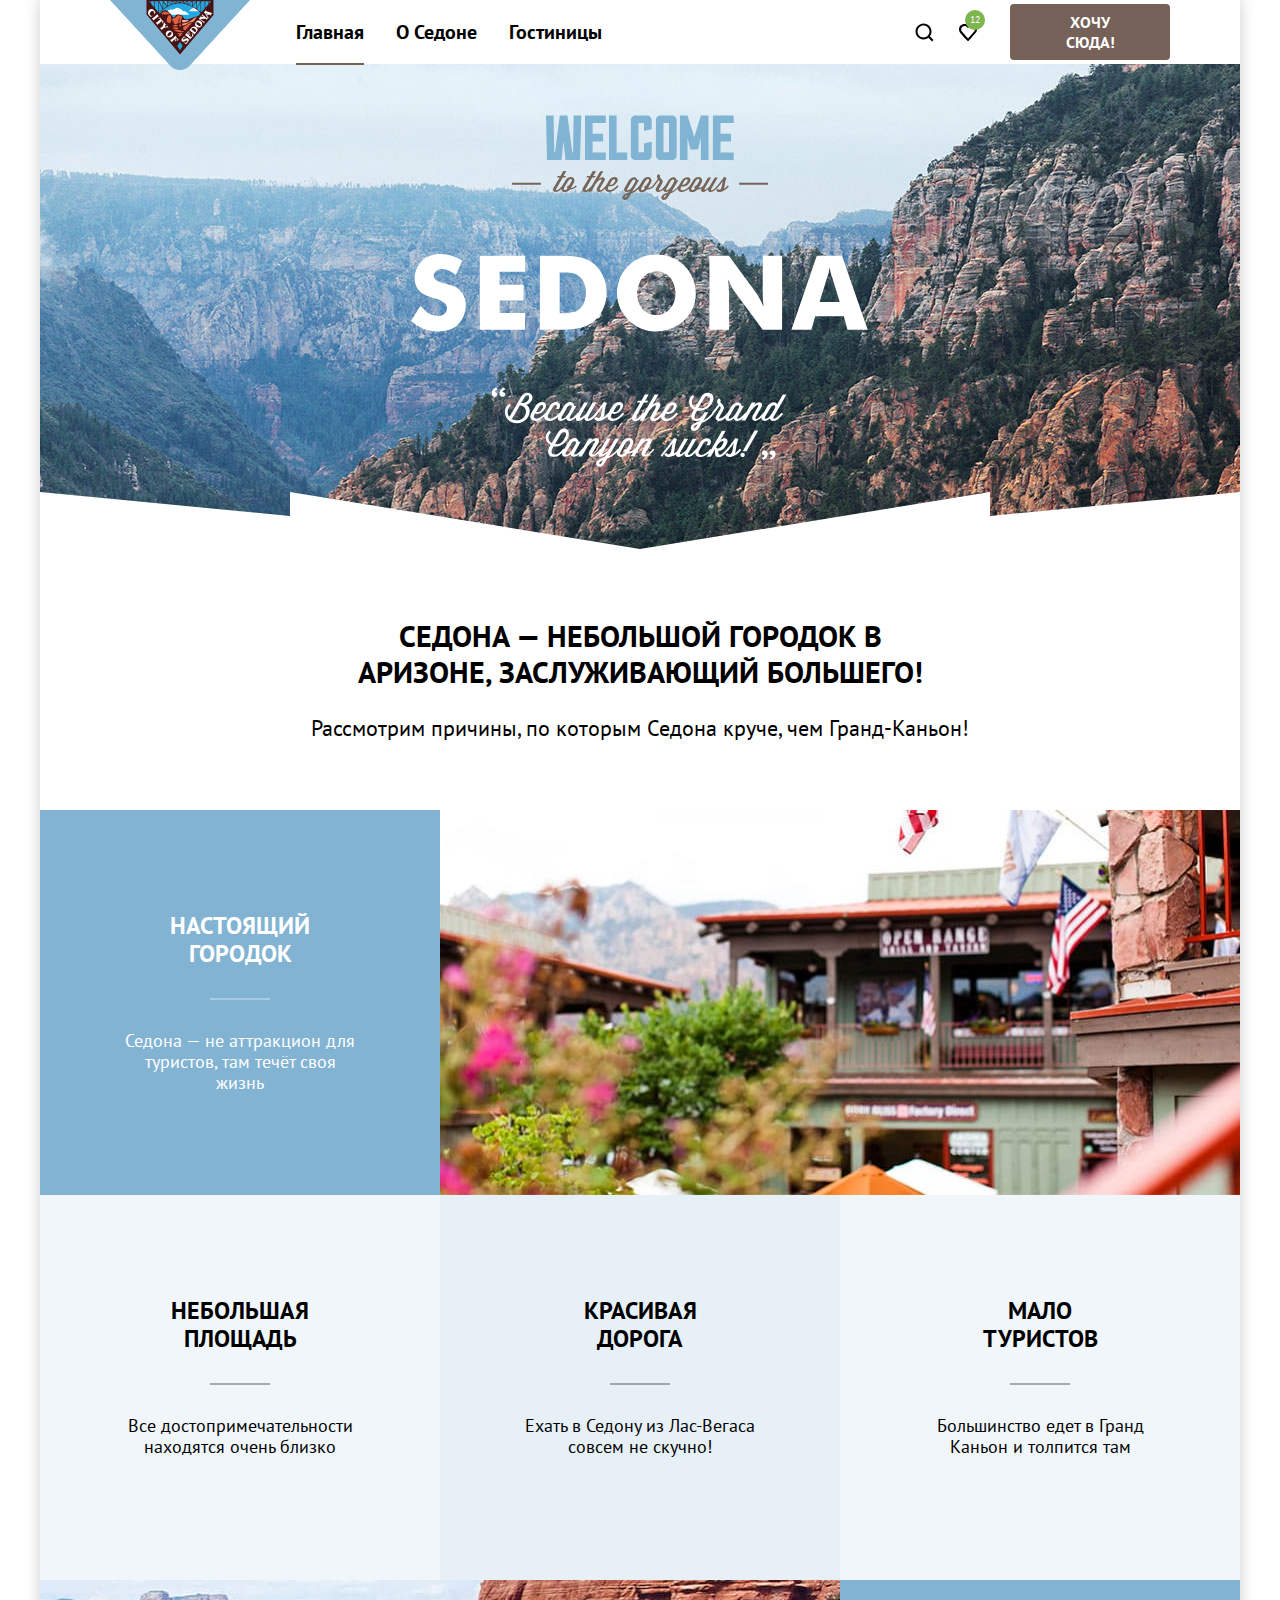
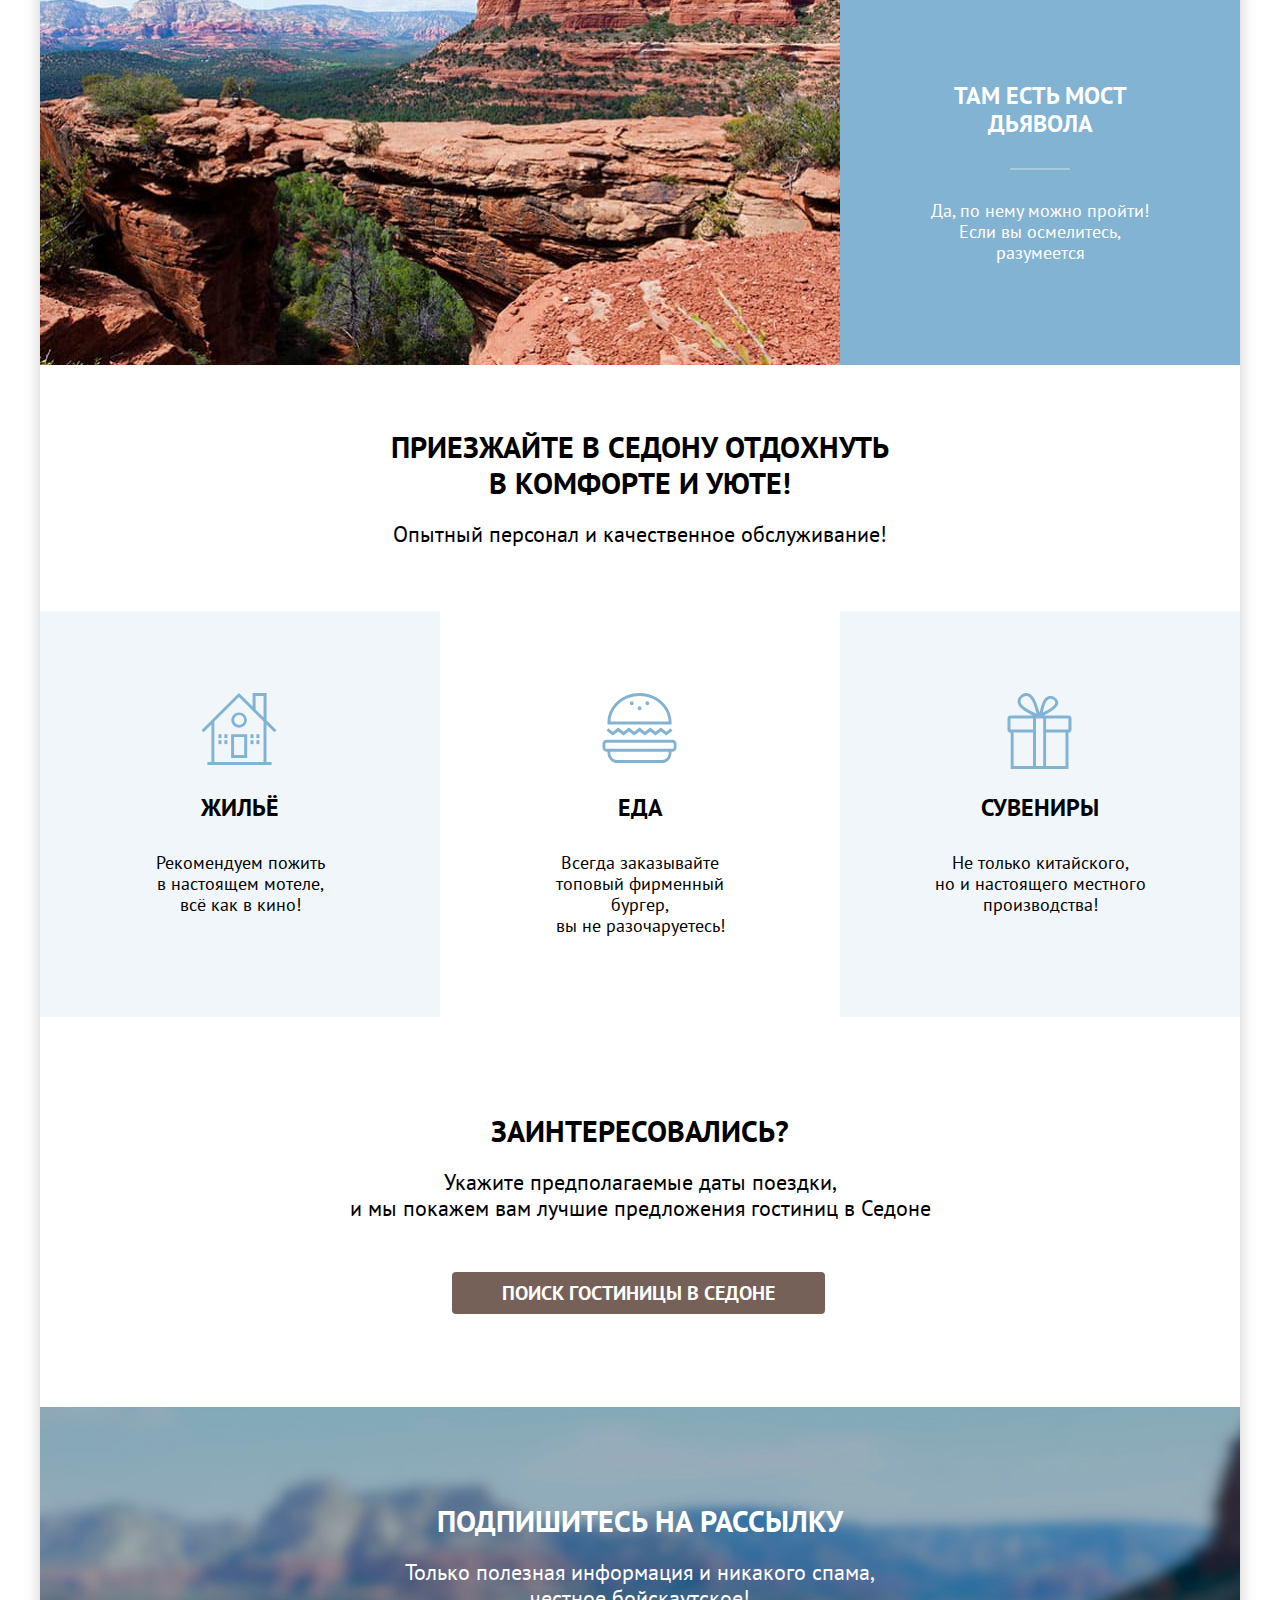
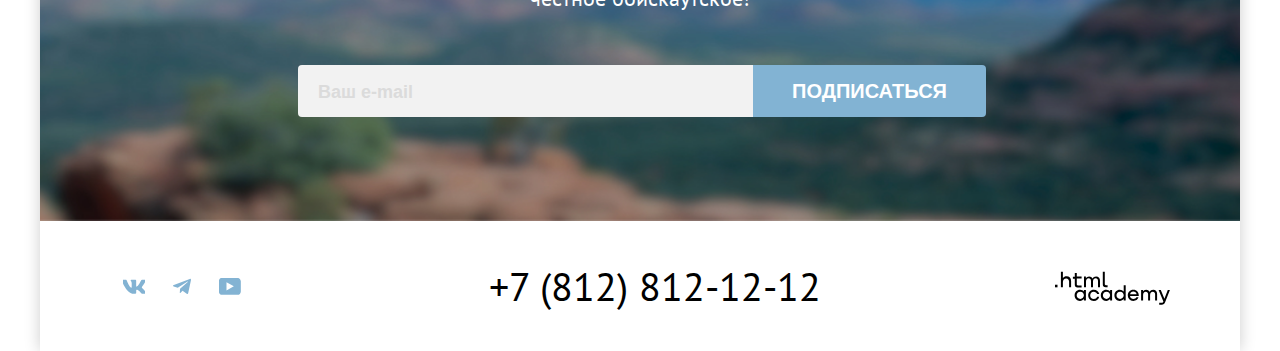
==== commit 692e5684: "Merge pull request #3 from gbuilder75/master" ====
--- a/index.html
+++ b/index.html
@@ -5,15 +5,15 @@
     <meta charset="utf-8">
     <title>Седона. Городок в Аризоне</title>
     <link rel="stylesheet" href="styles/styles.css">
-    <link rel="stylesheet" href="styles/outline.css">
-    <link rel="stylesheet" href="styles/outline-settings.css">
+    <link rel="icon" href="favicon.ico">
+
   </head>
 
   <body>
     <header class="page-header" data-test="header">
       <nav class="navigation">
         <a class="navigation-logo" href="#">
-          <img class="page-header-logo" src="images/logo.svg" alt="Логотип города Седона">
+          <img class="page-header-logo" src="images/logo.svg" width="140px" height="70px" alt="Логотип города Седона">
         </a>
         <ul class="navigation-list">
           <li class="navigation-item">
@@ -38,7 +38,7 @@
               <span class="notification-badge">12</span>
             </a>
           </li>
-            <a class="header-button" href="#search">Хочу сюда!</a>
+          <a class="header-button" href="#search">Хочу сюда!</a>
         </ul>
       </nav>
     </header>
@@ -54,10 +54,10 @@
         <h2 class="visually-hidden">Преимущества</h2>
         <ul class="advantages-list">
           <li class="advantages-item">
-            <h3 class="advantages-title">Настоящий городок</h3>
-            <p class="advantages-description">Седона — не аттракцион для туристов, там течёт своя жизнь</p>
-          </li>
-          <li>
+            <div>
+              <h3 class="advantages-title">Настоящий городок</h3>
+              <p class="advantages-description">Седона — не аттракцион для туристов, там течёт своя жизнь</p>
+            </div>
             <img class="advantages-img" src="images/photo-1.jpg" width="800" height="385" alt="Здание с флагом">
           </li>
           <li class="advantages-item">
@@ -87,11 +87,11 @@
         <h2 class="visually-hidden">Инфраструктура</h2>
         <ul class="infrastructure-list">
           <li class="infrastructure-item">
-            <h4 class="infrastructure-title">Жильё</h4>
+            <h3 class="infrastructure-title">Жильё</h3>
             <p class="infrastructure-description">Рекомендуем пожить <br>в настоящем мотеле, <br>всё как в кино!</p>
           </li>
           <li class="infrastructure-item">
-            <h4 class="infrastructure-title">Еда</h4>
+            <h3 class="infrastructure-title">Еда</h3>
             <p class="infrastructure-description">Всегда заказывайте <br>топовый фирменный бургер, <br>вы не разочаруетесь!
             </p>
           </li>
@@ -138,5 +138,46 @@
       <a class="footer-phone" href="+78128121212">+7 (812) 812-12-12</a>
       <a class="footer-logo" href="https://htmlacademy.ru"></a>
     </footer>
+    <div class="modal-container modal-container-hidden">
+      <div class="modal modal-search-hotel" data-test="modal">
+        <h2 class="title modal-search-title">Поиск гостиницы в Седоне</h2>
+        <button class="modal-close-button" type="button">
+          <span class="visually-hidden">Закрыть</span>
+        </button>
+        <form class="modal-search-form" action="https://echo.htmlacademy.ru/" method="post">
+          <label class="modal-subtitle" for="data-arrival-id">Дата Заезда:</label>
+          <div class="modal-wrapper-input">
+            <input class="modal-data data-arrival" type="text" name="data-arrival" id="data-arrival-id" value="27 апреля 2020" required>
+            <label class="modal-data-icon" for="data-arrival-id" aria-hidden="true"></label>
+            <span class="data-note note-error">Мы не можем отправить вас в прошлое.</span>
+          </div>
+          <label class="modal-subtitle" for="data-out-id">Дата Выезда:</label>
+          <div class="modal-wrapper-input">
+            <input class="modal-data data-out" type="text" name="data-out" id="data-out-id" value="1 сентября 2023" required>
+            <label class="modal-data-icon" for="data-out-id" aria-hidden="true"></label>
+            <span class="data-note data-out-note">На эти даты есть свободные номера. Пока есть.</span>
+          </div>
+          <label class="modal-subtitle modal-subtitle-people" for="number-adult-id">Взрослые:</label>
+          <span class="number-input-button input-button-adult">
+            <input class="number-people number-adult" type="number" name="number-adult" id="number-adult-id" min="0" value="2" required>
+            <button class="number-button number-button-minus" type="button"><span class="visually-hidden">Уменьшить количество взрослых</span></button>
+            <button class="number-button number-button-plus" type="button"><span class="visually-hidden">Увеличить количество взрослых</span></button>
+          </span>
+          <span class="label-tooltip label-tooltip-wrapper">
+            <label class="modal-subtitle modal-subtitle-people modal-subtitle-child label-tooltip" for="number-child-id">Дети:</label>
+            <span class="tooltip">
+              <button class="tooltip-toggle" type="button" aria-labelledby="tooltip-label-date"></button>
+              <span class="tooltip-text" role="tooltip" id="tooltip-label-date">Укажите количество детей, которые будут с вами, возраст которых от 6 до 18 лет. Дети до 6 лет размещаются бесплатно.</span>
+            </span>
+          </span>
+          <span class="number-input-button input-button-child">
+            <input class="number-people number-child" type="number" name="number-child" id="number-child-id" min="0" value="2" required>
+            <button class="number-button number-button-minus" type="button"><span class="visually-hidden">Уменьшить количество детей</span></button>
+            <button class="number-button number-button-plus" type="button"><span class="visually-hidden">Увеличить количество детей</span></button>
+          </span>
+          <button class="modal-submit" type="submit">Найти</button>
+        </form>
+      </div>
+    </div>
   </body>
 </html>
--- a/styles/styles.css
+++ b/styles/styles.css
@@ -57,7 +57,6 @@
 .navigation-list {
   display: flex;
   flex-wrap: wrap;
-  max-height: 64px;
   margin: 0 0 0 30px;
   padding: 0;
   list-style-type: none;
@@ -226,12 +225,13 @@
 }
 
 .advantages-item {
+  min-height: 385px;
   width: 400px;
-  min-height: 385px;
-  box-sizing: border-box;
 }
 
 .advantages-item:first-child  {
+  display: flex;
+  width: 100%;
   background-color: #82b3d3;
   list-style-type: none;
 }
@@ -275,24 +275,24 @@
   display: block;
 }
 
+.advantages-item:nth-child(2) {
+  background-color: #83b3d31f;
+  list-style-type: none;
+}
+
 .advantages-item:nth-child(3) {
+  background-color: #83b3d333;
+  list-style-type: none;
+}
+
+.advantages-item:nth-child(4) {
   background-color: #83b3d31f;
   list-style-type: none;
 }
 
-.advantages-item:nth-child(4) {
-  background-color: #83b3d333;
-  list-style-type: none;
-}
-
-.advantages-item:nth-child(5) {
-  background-color: #83b3d31f;
-  list-style-type: none;
-}
-
+.advantages-item:nth-child(2) .advantages-title::after,
 .advantages-item:nth-child(3) .advantages-title::after,
-.advantages-item:nth-child(4) .advantages-title::after,
-.advantages-item:nth-child(5) .advantages-title::after {
+.advantages-item:nth-child(4) .advantages-title::after {
   position: absolute;
   width: 60px;
   height: 2px;
@@ -328,7 +328,7 @@
 .infrastructure-list {
   display: grid;
   grid-template-columns: repeat(3, 400px);
-  grid-template-rows: 385px;
+  grid-template-rows: auto;
   padding: 0;
   margin: 0;
   list-style-type: none;
@@ -1251,7 +1251,7 @@
 
 .field-catalog {
   font-family: "PT Sans", sans-serif;
-  margin: 0 0 0 258px;
+  margin: 0;
 }
 
 .field-catalog:focus {
